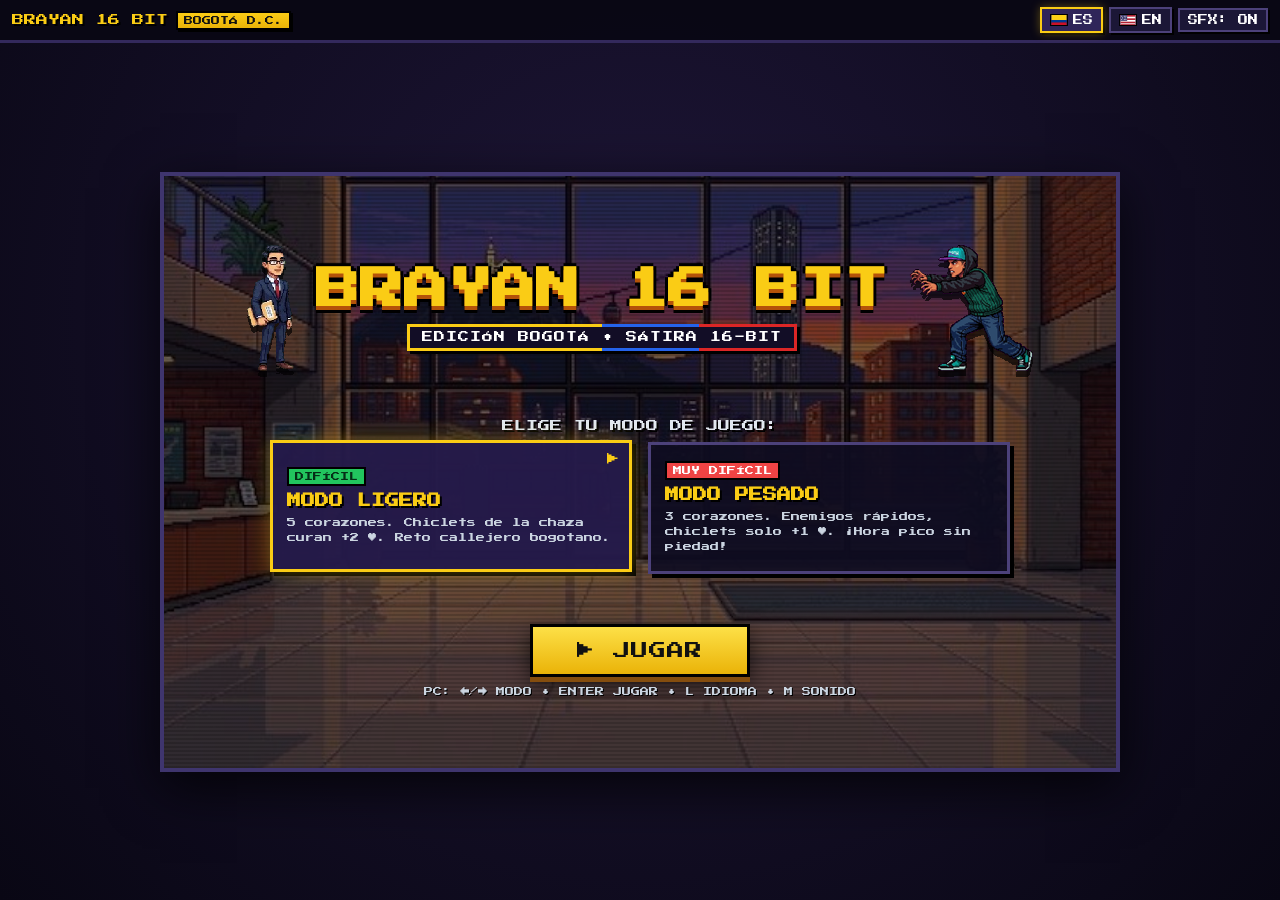
==== index.html @ 380a35ce "feat: Brayan 16-Bit Bogota Mundo 1-1 completo con 19 assets, index.html y documentacion" ====
<!DOCTYPE html>
<html lang="es">
<head>
<meta charset="UTF-8" />
<meta name="viewport" content="width=device-width, initial-scale=1.0, maximum-scale=1.0, user-scalable=no, viewport-fit=cover" />
<title>BRAYAN 16 BIT — Mundo 1-1: Carrera 7ª (Bogotá)</title>
<link rel="preconnect" href="https://fonts.googleapis.com">
<link rel="preconnect" href="https://fonts.gstatic.com" crossorigin>
<link href="https://fonts.googleapis.com/css2?family=Press+Start+2P&display=swap" rel="stylesheet">
<style>
  :root {
    --bg-dark: #0c0a18;
    --gold: #facc15;
    --red: #dc2626;
    --blue: #2563eb;
    --cyan: #38bdf8;
    --text: #f8fafc;
    --pixel-font: 'Press Start 2P', 'Courier New', monospace;
  }
  * { box-sizing: border-box; -webkit-tap-highlight-color: transparent; user-select: none; -webkit-user-select: none; }
  html, body {
    margin: 0; padding: 0; width: 100%; height: 100dvh; overflow: hidden;
    background: var(--bg-dark); color: var(--text); font-family: var(--pixel-font);
    touch-action: manipulation;
  }
  #app {
    position: relative; width: 100%; height: 100dvh; display: flex; flex-direction: column;
    padding: env(safe-area-inset-top, 0px) env(safe-area-inset-right, 0px) env(safe-area-inset-bottom, 0px) env(safe-area-inset-left, 0px);
    background: radial-gradient(circle at 50% 35%, #1d1536 0%, #090714 100%);
  }

  /* ===== TOP BAR ===== */
  .topbar {
    position: relative; z-index: 40; display: flex; align-items: center; justify-content: space-between;
    gap: 8px; padding: 7px 12px; background: rgba(9, 7, 20, 0.94); border-bottom: 3px solid #33295c; flex-shrink: 0;
  }
  .brand-mini { display: flex; align-items: center; gap: 8px; font-size: clamp(9px, 2vw, 12px); color: var(--gold); text-shadow: 2px 2px 0 #000; white-space: nowrap; }
  .brand-badge { background: linear-gradient(180deg, #facc15 0%, #eab308 100%); color: #111; padding: 3px 6px; font-size: clamp(7px, 1.5vw, 9px); border: 2px solid #000; box-shadow: 2px 2px 0 #000; text-shadow: none; }
  .topbar-controls { display: flex; align-items: center; gap: 6px; }
  .flag-btn, .sfx-btn {
    display: inline-flex; align-items: center; gap: 5px; background: #1b1736; color: #fff;
    border: 2px solid #4c417a; padding: 5px 8px; font-family: var(--pixel-font);
    font-size: clamp(8px, 1.7vw, 10px); cursor: pointer; box-shadow: 2px 2px 0 #000;
  }
  .flag-btn:active, .sfx-btn:active { transform: translate(1px, 1px); box-shadow: 1px 1px 0 #000; }
  .flag-btn.active { border-color: var(--gold); background: #2f2559; box-shadow: 0 0 10px rgba(250, 204, 21, 0.35), 2px 2px 0 #000; }
  .sfx-btn.muted { opacity: 0.65; border-color: #64748b; }
  .flag-svg { width: 18px; height: 12px; display: block; image-rendering: pixelated; border: 1px solid #000; }

  /* ===== MAIN STAGE ===== */
  .stage-wrap {
    position: relative; flex: 1; min-height: 0; display: flex; flex-direction: column;
    align-items: center; justify-content: center; overflow: hidden; padding: 6px;
  }

  /* ===== TITLE SCREEN ===== */
  #screen-title {
    position: relative; width: 100%; max-width: 960px; height: 100%; max-height: 600px;
    border: 4px solid #3f356e; box-shadow: 0 16px 50px rgba(0,0,0,0.75), inset 0 0 0 2px #000;
    overflow: hidden; display: flex; flex-direction: column; justify-content: space-between; background: #0d0a1c;
  }
  .title-bg-layer {
    position: absolute; inset: -20px; background-size: cover; background-position: center;
    filter: brightness(0.45) saturate(1.15); animation: slowPan 18s ease-in-out infinite alternate; z-index: 0;
  }
  @keyframes slowPan { 0% { transform: scale(1.06) translateX(-10px); } 100% { transform: scale(1.1) translateX(10px); } }
  .title-scanlines {
    position: absolute; inset: 0; pointer-events: none; z-index: 1;
    background: repeating-linear-gradient(0deg, rgba(0,0,0,0.16) 0px, rgba(0,0,0,0.16) 2px, transparent 2px, transparent 4px);
  }
  .title-content {
    position: relative; z-index: 2; width: 100%; height: 100%; display: flex; flex-direction: column;
    align-items: center; justify-content: space-evenly; padding: clamp(10px, 2.2vh, 22px) clamp(12px, 3vw, 28px);
    text-align: center; overflow-y: auto;
  }
  .hero-header { display: flex; align-items: center; justify-content: center; gap: clamp(10px, 2.5vw, 22px); flex-wrap: wrap; }
  .title-sprite-preview { height: clamp(74px, 15vh, 126px); width: auto; image-rendering: pixelated; filter: drop-shadow(0 6px 0 rgba(0,0,0,0.65)); animation: heroBob 1.8s ease-in-out infinite; }
  .title-sprite-flip { transform: scaleX(-1); animation: heroBobFlip 1.8s ease-in-out infinite; }
  @keyframes heroBob { 0%, 100% { transform: translateY(0); } 50% { transform: translateY(-5px); } }
  @keyframes heroBobFlip { 0%, 100% { transform: scaleX(-1) translateY(0); } 50% { transform: scaleX(-1) translateY(-5px); } }
  .title-logo-box { display: flex; flex-direction: column; align-items: center; gap: 8px; }
  .game-title {
    margin: 0; font-size: clamp(22px, 5vw, 44px); line-height: 1.15; color: var(--gold);
    text-shadow: 0 4px 0 #b45309, 0 7px 0 #000, 3px 0 0 #000, -3px 0 0 #000, 0 -3px 0 #000;
  }
  .game-subtitle {
    display: inline-block; padding: 3px; box-shadow: 3px 3px 0 #000;
    background: linear-gradient(90deg, #facc15 0%, #facc15 50%, #2563eb 50%, #2563eb 75%, #dc2626 75%, #dc2626 100%);
  }
  .game-subtitle span { display: block; background: #120d26; color: #fff; padding: 5px 12px; font-size: clamp(8px, 1.6vw, 11px); letter-spacing: 1px; }

  .mode-section { width: 100%; max-width: 740px; }
  .mode-prompt { font-size: clamp(9px, 1.8vw, 12px); color: #e2e8f0; margin: 0 0 10px 0; text-shadow: 2px 2px 0 #000; }
  .mode-grid { display: grid; grid-template-columns: repeat(2, minmax(0, 1fr)); gap: clamp(8px, 2vw, 16px); }
  .mode-card {
    position: relative; background: rgba(15, 13, 33, 0.92); border: 3px solid #4c417a;
    padding: clamp(10px, 2vh, 16px) clamp(8px, 1.8vw, 14px); text-align: left; cursor: pointer;
    box-shadow: 4px 4px 0 #000; font-family: var(--pixel-font); color: #fff;
  }
  .mode-card.selected { border-color: var(--gold); background: rgba(37, 27, 74, 0.96); box-shadow: 0 0 18px rgba(250, 204, 21, 0.35), 4px 4px 0 #000; transform: translateY(-2px); }
  .mode-card.selected::before { content: "▶"; position: absolute; top: 10px; right: 10px; color: var(--gold); font-size: 12px; animation: blinkArrow 0.8s steps(2) infinite; }
  @keyframes blinkArrow { 0%, 100% { opacity: 1; } 50% { opacity: 0.25; } }
  .mode-tag { display: inline-block; font-size: clamp(7px, 1.4vw, 9px); padding: 3px 6px; margin-bottom: 8px; border: 2px solid #000; }
  .mode-tag.light { background: #22c55e; color: #052e16; }
  .mode-tag.heavy { background: #ef4444; color: #fff; }
  .mode-name { font-size: clamp(10px, 2.2vw, 14px); color: var(--gold); margin: 0 0 8px 0; text-shadow: 2px 2px 0 #000; }
  .mode-desc { font-size: clamp(7px, 1.45vw, 9px); line-height: 1.65; color: #cbd5e1; margin: 0; }

  .play-cta-wrap { display: flex; flex-direction: column; align-items: center; gap: 8px; }
  .btn-play {
    background: linear-gradient(180deg, #fde047 0%, #eab308 100%); color: #111; border: 3px solid #000;
    box-shadow: 0 5px 0 #854d0e, 0 8px 20px rgba(0,0,0,0.6); padding: clamp(11px, 2vh, 15px) clamp(24px, 5vw, 44px);
    font-family: var(--pixel-font); font-size: clamp(12px, 2.4vw, 17px); cursor: pointer; letter-spacing: 1px;
  }
  .btn-play:active { transform: translateY(4px); box-shadow: 0 1px 0 #854d0e; }
  .controls-hint { font-size: clamp(7px, 1.4vw, 9px); color: #cbd5e1; text-shadow: 1px 1px 0 #000; line-height: 1.5; }

  /* ===== CUTSCENE & GAME CANVAS CONTAINER ===== */
  #screen-canvas-wrap {
    display: none; width: 100%; max-width: 980px; height: 100%;
    flex-direction: column; align-items: center; justify-content: center; gap: 6px;
  }
  .canvas-frame {
    position: relative; width: 100%; max-width: 960px; aspect-ratio: 16 / 9;
    max-height: calc(100% - 108px); background: #000; border: 4px solid #4c417a;
    box-shadow: 0 14px 40px rgba(0,0,0,0.8); overflow: hidden;
  }
  #gameCanvas { width: 100%; height: 100%; display: block; image-rendering: pixelated; image-rendering: crisp-edges; }
  .btn-skip {
    position: absolute; top: 10px; right: 10px; z-index: 20;
    background: rgba(15, 13, 33, 0.92); color: #fff; border: 3px solid var(--gold);
    padding: 7px 12px; font-family: var(--pixel-font); font-size: clamp(9px, 1.8vw, 12px);
    cursor: pointer; box-shadow: 3px 3px 0 #000;
  }

  /* Overlay for Victory / Game Over / Pause */
  #game-overlay {
    display: none; position: absolute; inset: 0; z-index: 25;
    background: rgba(8, 6, 20, 0.84); flex-direction: column; align-items: center; justify-content: center;
    padding: 16px; text-align: center; gap: 14px;
  }
  .overlay-box {
    background: linear-gradient(180deg, #1b163c 0%, #0e0b24 100%);
    border: 4px solid var(--gold); box-shadow: 0 10px 35px rgba(0,0,0,0.85), inset 0 0 0 3px #000;
    padding: clamp(14px, 3vw, 24px); max-width: 560px; width: 92%;
  }
  .overlay-title { font-size: clamp(15px, 3.2vw, 24px); color: var(--gold); margin: 0 0 10px 0; text-shadow: 3px 3px 0 #000; }
  .overlay-sub { font-size: clamp(8px, 1.6vw, 11px); color: #e2e8f0; line-height: 1.7; margin: 0 0 14px 0; }
  .overlay-stats {
    display: grid; grid-template-columns: repeat(2, 1fr); gap: 8px; margin-bottom: 16px;
    background: rgba(0,0,0,0.45); padding: 10px; border: 2px solid #4c417a; font-size: clamp(7px, 1.4vw, 9px); text-align: left;
  }
  .overlay-btns { display: flex; justify-content: center; gap: 10px; flex-wrap: wrap; }

  /* SNES Dialogue Box */
  .dialogue-box {
    width: 100%; max-width: 960px; min-height: 88px;
    background: linear-gradient(180deg, #161333 0%, #0d0b21 100%); border: 4px solid #f59e0b;
    box-shadow: inset 0 0 0 3px #1e1b4b, 0 6px 20px rgba(0,0,0,0.75);
    padding: 9px 14px; display: flex; flex-direction: column; justify-content: space-between;
    cursor: pointer; flex-shrink: 0;
  }
  .dialogue-header { display: flex; align-items: center; justify-content: space-between; gap: 8px; margin-bottom: 4px; }
  .dialogue-speaker { font-size: clamp(8px, 1.6vw, 10px); color: var(--gold); text-shadow: 2px 2px 0 #000; }
  .dialogue-step { font-size: clamp(8px, 1.5vw, 10px); color: #94a3b8; }
  .dialogue-text { font-size: clamp(9px, 1.8vw, 12px); line-height: 1.6; color: #fff; text-shadow: 2px 2px 0 #000; min-height: 3.1em; }
  .dialogue-next { align-self: flex-end; font-size: clamp(7px, 1.4vw, 9px); color: var(--gold); animation: blinkArrow 0.75s steps(2) infinite; }

  /* World 1-1 Controls Bar (PC + Mobile) */
  #world1-controls {
    display: none; width: 100%; max-width: 960px; align-items: center; justify-content: space-between;
    gap: 8px; background: rgba(15, 13, 33, 0.94); border: 3px solid #4c417a; padding: 7px 12px;
    box-shadow: 0 6px 20px rgba(0,0,0,0.6); flex-shrink: 0;
  }
  .dpad-group { display: flex; align-items: center; gap: 8px; }
  .touch-btn {
    background: #251e4d; color: #fff; border: 3px solid #6355a8; padding: 10px 16px;
    font-family: var(--pixel-font); font-size: clamp(10px, 2vw, 13px); cursor: pointer;
    box-shadow: 2px 2px 0 #000; min-width: 52px; text-align: center; touch-action: none;
  }
  .touch-btn.jump-btn { background: linear-gradient(180deg, #facc15 0%, #ca8a04 100%); color: #111; border-color: #000; min-width: 96px; }
  .touch-btn:active, .touch-btn.pressed { background: #38bdf8; color: #000; transform: translateY(2px); }
  .world1-actions { display: flex; align-items: center; gap: 6px; flex-wrap: wrap; }
  .btn-secondary {
    background: #1e293b; color: #f8fafc; border: 2px solid #94a3b8; padding: 7px 9px;
    font-family: var(--pixel-font); font-size: clamp(7px, 1.4vw, 9px); cursor: pointer; box-shadow: 2px 2px 0 #000;
  }
  .btn-secondary:active { transform: translate(1px, 1px); }

  #transition-curtain { position: fixed; inset: 0; background: #000; z-index: 100; opacity: 0; pointer-events: none; transition: opacity 0.3s ease; }

  @media (max-width: 640px) {
    .mode-grid { grid-template-columns: 1fr; }
    .brand-badge { display: none; }
    .canvas-frame { max-height: 48dvh; }
    .dialogue-box { min-height: 112px; }
    .hide-mobile { display: none; }
  }
  @media (max-height: 500px) and (orientation: landscape) {
    .topbar { padding: 4px 10px; }
    .title-sprite-preview { height: 60px; }
    .mode-desc { display: none; }
    .canvas-frame { max-height: calc(100dvh - 122px); }
    .dialogue-box { min-height: 66px; padding: 6px 10px; }
  }
</style>
</head>
<body>
<div id="app">
  <!-- TOP BAR -->
  <header class="topbar">
    <div class="brand-mini">
      <span>BRAYAN 16 BIT</span>
      <span class="brand-badge">BOGOTÁ D.C.</span>
    </div>
    <div class="topbar-controls">
      <button id="btn-es" class="flag-btn active" aria-label="Español (Colombia)" title="Español (Colombia)">
        <svg class="flag-svg" viewBox="0 0 18 12" xmlns="http://www.w3.org/2000/svg">
          <rect width="18" height="6" y="0" fill="#FCD116"/><rect width="18" height="3" y="6" fill="#003893"/><rect width="18" height="3" y="9" fill="#CE1126"/>
        </svg><span>ES</span>
      </button>
      <button id="btn-en" class="flag-btn" aria-label="English (USA)" title="English (USA)">
        <svg class="flag-svg" viewBox="0 0 18 12" xmlns="http://www.w3.org/2000/svg">
          <rect width="18" height="12" fill="#FFF"/><rect width="18" height="2" y="0" fill="#B22234"/><rect width="18" height="2" y="4" fill="#B22234"/><rect width="18" height="2" y="8" fill="#B22234"/><rect width="18" height="1" y="11" fill="#B22234"/>
          <rect width="8" height="7" fill="#3C3B6E"/><rect width="1" height="1" x="1" y="1" fill="#FFF"/><rect width="1" height="1" x="4" y="1" fill="#FFF"/><rect width="1" height="1" x="6" y="1" fill="#FFF"/><rect width="1" height="1" x="2" y="3" fill="#FFF"/><rect width="1" height="1" x="5" y="3" fill="#FFF"/><rect width="1" height="1" x="1" y="5" fill="#FFF"/><rect width="1" height="1" x="4" y="5" fill="#FFF"/><rect width="1" height="1" x="6" y="5" fill="#FFF"/>
        </svg><span>EN</span>
      </button>
      <button id="btn-sfx" class="sfx-btn" aria-label="Sound">SFX: ON</button>
    </div>
  </header>

  <main class="stage-wrap">
    <!-- SCREEN 1: TITLE -->
    <section id="screen-title">
      <div id="title-bg" class="title-bg-layer"></div>
      <div class="title-scanlines"></div>
      <div class="title-content">
        <div class="hero-header">
          <img id="title-brayan-img" class="title-sprite-preview" alt="Brayan 16-bit" />
          <div class="title-logo-box">
            <h1 class="game-title">BRAYAN 16 BIT</h1>
            <div class="game-subtitle"><span id="t-subtitle">EDICIÓN BOGOTÁ • SÁTIRA 16-BIT</span></div>
          </div>
          <img id="title-nero-img" class="title-sprite-preview title-sprite-flip" alt="El Ñero 16-bit" />
        </div>
        <div class="mode-section">
          <p id="t-select-mode" class="mode-prompt">ELIGE TU MODO DE JUEGO:</p>
          <div class="mode-grid">
            <button id="card-light" class="mode-card selected" data-mode="light">
              <span id="t-light-tag" class="mode-tag light">DIFÍCIL</span>
              <h2 id="t-light-name" class="mode-name">MODO LIGERO</h2>
              <p id="t-light-desc" class="mode-desc">5 corazones. Chiclets de la chaza curan +2 ♥. Reto callejero bogotano.</p>
            </button>
            <button id="card-heavy" class="mode-card" data-mode="heavy">
              <span id="t-heavy-tag" class="mode-tag heavy">MUY DIFÍCIL</span>
              <h2 id="t-heavy-name" class="mode-name">MODO PESADO</h2>
              <p id="t-heavy-desc" class="mode-desc">3 corazones. Enemigos rápidos, chiclets solo +1 ♥. ¡Hora pico sin piedad!</p>
            </button>
          </div>
        </div>
        <div class="play-cta-wrap">
          <button id="btn-play" class="btn-play">▶ JUGAR</button>
          <div id="t-controls-hint" class="controls-hint">PC: ←/→ MODO • ENTER JUGAR • L IDIOMA • M SONIDO</div>
        </div>
      </div>
    </section>

    <!-- SCREEN 2 & 3: CUTSCENE + WORLD 1-1 -->
    <section id="screen-canvas-wrap">
      <div class="canvas-frame">
        <canvas id="gameCanvas" width="960" height="540"></canvas>
        <button id="btn-skip" class="btn-skip">SKIP &gt;&gt;</button>
        <div id="game-overlay">
          <div class="overlay-box">
            <h2 id="ov-title" class="overlay-title">MUNDO 1-1 COMPLETADO</h2>
            <p id="ov-sub" class="overlay-sub"></p>
            <div id="ov-stats" class="overlay-stats"></div>
            <div class="overlay-btns">
              <button id="ov-btn-primary" class="btn-play" style="font-size:11px;padding:10px 18px;">↺ REINTENTAR</button>
              <button id="ov-btn-menu" class="btn-secondary" style="font-size:10px;padding:10px 14px;">⌂ MENÚ</button>
            </div>
          </div>
        </div>
      </div>

      <!-- SNES Dialogue Box (Cutscene) -->
      <div id="dialogue-box" class="dialogue-box" role="button" tabindex="0">
        <div class="dialogue-header">
          <span id="dlg-speaker" class="dialogue-speaker">NARRADOR • BOGOTÁ D.C.</span>
          <span id="dlg-step" class="dialogue-step">1 / 5</span>
        </div>
        <div id="dlg-text" class="dialogue-text"></div>
        <div id="dlg-next" class="dialogue-next">▼ TOCA O PULSA ESPACIO</div>
      </div>

      <!-- World 1-1 Action Bar (PC + Mobile) -->
      <div id="world1-controls">
        <div class="dpad-group">
          <button id="btn-left" class="touch-btn" aria-label="Izquierda">◀</button>
          <button id="btn-right" class="touch-btn" aria-label="Derecha">▶</button>
        </div>
        <div class="world1-actions">
          <button id="btn-pause" class="btn-secondary">❚❚ PAUSA</button>
          <button id="btn-replay-intro" class="btn-secondary hide-mobile">↺ INTRO</button>
          <button id="btn-back-menu" class="btn-secondary">⌂ MENÚ</button>
        </div>
        <div class="dpad-group">
          <button id="btn-jump" class="touch-btn jump-btn" aria-label="Saltar">SALTAR</button>
        </div>
      </div>
    </section>
  </main>
  <div id="transition-curtain"></div>
</div>

<script>
// =========================================================================
// 19 REAL 16-BIT SPRITES EMBEDDED (ZERO EXTERNAL FOLDERS NEEDED!)
// =========================================================================
const ASSET_DATA = {"lobby":"[data-uri]","brayan_idle":"[data-uri]","brayan_walk1":"[data-uri]","brayan_walk2":"[data-uri]","brayan_trip":"[data-uri]","brayan_ko":"[data-uri]","majo_talk":"[data-uri]","majo_smile":"[data-uri]","reporter":"[data-uri]","cameraman":"[data-uri]","act_walk1":"[data-uri]","act_walk2":"[data-uri]","act_throw":"[data-uri]","act_spray_high":"[data-uri]","act_spray_low":"[data-uri]","act_sign_up":"[data-uri]","nero_walk":"[data-uri]","chaza_lady":"[data-uri]","nero_lunge":"[data-uri]"};

// =========================================================================
// COMPLETE LIVE TRANSLATION (ESPAÑOL / ENGLISH)
// =========================================================================
const I18N = {
  es: {
    subtitle: "EDICIÓN BOGOTÁ • SÁTIRA 16-BIT",
    selectMode: "ELIGE TU MODO DE JUEGO:",
    lightTag: "DIFÍCIL",
    lightName: "MODO LIGERO",
    lightDesc: "5 corazones. Chiclets de la chaza curan +2 ♥. Reto callejero bogotano.",
    heavyTag: "MUY DIFÍCIL",
    heavyName: "MODO PESADO",
    heavyDesc: "3 corazones. Enemigos rápidos, chiclets solo +1 ♥. ¡Hora pico sin piedad!",
    playBtn: "▶ JUGAR",
    hintDesktop: "PC: ←/→ MODO • ENTER JUGAR • L IDIOMA • M SONIDO",
    hintMobile: "MÓVIL: TOCA UN MODO Y PULSA JUGAR",
    skipBtn: "SKIP >>",
    nextHint: "▼ TOCA O PULSA ESPACIO",
    tvLive: "EN VIVO - BOGOTÁ",
    speakerNarrator: "NARRADOR • BOGOTÁ D.C.",
    speakerTV: "NOTICIERO EN VIVO",
    speakerBrayan: "BRAYAN (ABOGADO, 27)",
    jumpBtn: "SALTAR",
    pauseBtn: "❚❚ PAUSA",
    resumeBtn: "▶ SEGUIR",
    replayIntro: "↺ INTRO",
    backMenu: "⌂ MENÚ",
    worldHud: "1-1 CARRERA 7ª",
    modeBadgeLight: "LIGERO",
    modeBadgeHeavy: "PESADO",
    goalLabel: "META 1-1",
    plazaLabel: "PLAZA DE BOLÍVAR",
    chazaGreet: "¡Tome sus chiclets, mijo!",
    chazaThanks: "¡Cuídese por la 7ª!",
    neroShout: "¡Quieto, parce!",
    stolenTxt: "¡ME ROBARON!",
    signMotifs: ["¡PARO!", "¡SIN PATRÓN!", "¡A LA CALLE!", "¡NI UNO +!"],
    graffitiTags: ["¡PROTESTA!", "7ª VIVA", "¡NO +!", "CAOS 16B"],
    pauseTitle: "JUEGO EN PAUSA",
    pauseSub: "Brayan toma un respiro en la Carrera 7ª. Usa ←/→ para moverte, ESPACIO/↑ para saltar. ¡Pisa enemigos o esquívalos!",
    gameOverTitle: "¡TE DEJARON SIN HOJA DE VIDA!",
    gameOverSub: "La Carrera 7ª estuvo pesada hoy. ¡Levántate, tómate un tinto y vuelve a intentarlo!",
    victoryTitle: "¡MUNDO 1-1 SUPERADO!",
    victorySub: "Brayan llegó a la Plaza de Bolívar esquivando pancartas, aerosoles y ñeros. ¡Prepárate para el Mundo 1-2!",
    retryBtn: "↺ REINTENTAR",
    playAgainBtn: "▶ JUGAR OTRA VEZ",
    statScore: "PUNTAJE",
    statCV: "HOJAS DE VIDA",
    statChiclets: "CHICLETS",
    statDefeated: "ESQUIVADOS/KO",
    beats: [
      { speakerKey: "speakerNarrator", text: "Bogotá D.C. Brayan, abogado recién graduado de la U. Santandereana, busca empleo para pagar su crédito y ayudar a su familia..." },
      { speakerKey: "speakerTV", text: "En el lobby del edificio, la prensa entrevista en vivo a Majo Piza Romero entre cámaras y micrófonos..." },
      { speakerKey: "speakerNarrator", text: "Distraído por el alboroto y mirando la entrevista, Brayan no ve el cable negro atravesado en el piso..." },
      { speakerKey: "speakerBrayan", text: "¡PLAF! ¡Mi hoja de vida! — Brayan se tropieza con el cable, vuelan sus papeles y cae inconsciente..." },
      { speakerKey: "speakerNarrator", text: "Todo se nubla lentamente... Brayan entra en un profundo sueño por la Carrera 7ª. ¡Bienvenido al Mundo 1-1!" }
    ]
  },
  en: {
    subtitle: "BOGOTÁ EDITION • 16-BIT SATIRE",
    selectMode: "CHOOSE YOUR GAME MODE:",
    lightTag: "HARD",
    lightName: "LIGHT MODE",
    lightDesc: "5 hearts. Street-stall chiclets heal +2 ♥. Tough Bogotá street run.",
    heavyTag: "VERY HARD",
    heavyName: "HEAVY MODE",
    heavyDesc: "3 hearts. Faster foes, chiclets heal +1 ♥. Ruthless rush hour!",
    playBtn: "▶ PLAY",
    hintDesktop: "PC: ←/→ MODE • ENTER PLAY • L LANG • M SOUND",
    hintMobile: "MOBILE: TAP A MODE & PRESS PLAY",
    skipBtn: "SKIP >>",
    nextHint: "▼ TAP OR PRESS SPACE",
    tvLive: "LIVE - BOGOTÁ",
    speakerNarrator: "NARRATOR • BOGOTÁ D.C.",
    speakerTV: "LIVE NEWS FEED",
    speakerBrayan: "BRAYAN (LAWYER, 27)",
    jumpBtn: "JUMP",
    pauseBtn: "❚❚ PAUSE",
    resumeBtn: "▶ RESUME",
    replayIntro: "↺ INTRO",
    backMenu: "⌂ MENU",
    worldHud: "1-1 7TH AVE",
    modeBadgeLight: "LIGHT",
    modeBadgeHeavy: "HEAVY",
    goalLabel: "GOAL 1-1",
    plazaLabel: "BOLÍVAR SQUARE",
    chazaGreet: "Here's some chiclets, dear!",
    chazaThanks: "Stay safe on 7th Ave!",
    neroShout: "Hand it over!",
    stolenTxt: "PICKPOCKETED!",
    signMotifs: ["STRIKE!", "NO BOSS!", "PROTEST!", "RISE UP!"],
    graffitiTags: ["PROTEST!", "7TH AVE", "NO MORE!", "16B CHAOS"],
    pauseTitle: "GAME PAUSED",
    pauseSub: "Brayan catches his breath on 7th Ave. Use ←/→ to move, SPACE/↑ to jump. Stomp or dodge enemies!",
    gameOverTitle: "OUT OF RESUMES!",
    gameOverSub: "7th Avenue was brutal today. Grab a coffee and give it another shot!",
    victoryTitle: "WORLD 1-1 CLEARED!",
    victorySub: "Brayan made it to Bolívar Square dodging picket signs, spray paint & pickpockets. Get ready for World 1-2!",
    retryBtn: "↺ RETRY",
    playAgainBtn: "▶ PLAY AGAIN",
    statScore: "SCORE",
    statCV: "RESUMES",
    statChiclets: "CHICLETS",
    statDefeated: "STOMPED",
    beats: [
      { speakerKey: "speakerNarrator", text: "Bogotá D.C. Brayan, a 27-year-old newly graduated lawyer from Santandereana Univ., carries his resume to pay his student loan and help his family..." },
      { speakerKey: "speakerTV", text: "In the building lobby, TV reporters are interviewing Majo Piza Romero live on air..." },
      { speakerKey: "speakerNarrator", text: "Distracted by the commotion and the cameras, Brayan doesn't notice the black cable snaking across the floor..." },
      { speakerKey: "speakerBrayan", text: "CRASH! My resume! — Brayan trips over the cable, his papers fly everywhere, and he gets knocked out cold..." },
      { speakerKey: "speakerNarrator", text: "Everything slowly fades into mist... Brayan drifts into a surreal dream on 7th Avenue. Welcome to World 1-1!" }
    ]
  }
};

// =========================================================================
// 16-BIT WEBAUDIO SYNTHESIZER
// =========================================================================
const SFX = (() => {
  let ctx = null, enabled = true;
  function ensure() {
    if (!enabled) return null;
    if (!ctx) { const AC = window.AudioContext || window.webkitAudioContext; if (AC) ctx = new AC(); }
    if (ctx && ctx.state === 'suspended') ctx.resume();
    return ctx;
  }
  function tone(freq, dur, type='square', vol=0.07, delay=0, slideTo=null) {
    const c = ensure(); if (!c) return;
    const t0 = c.currentTime + delay;
    const osc = c.createOscillator(), gain = c.createGain();
    osc.type = type; osc.frequency.setValueAtTime(freq, t0);
    if (slideTo) osc.frequency.exponentialRampToValueAtTime(Math.max(20, slideTo), t0 + dur);
    gain.gain.setValueAtTime(vol, t0); gain.gain.exponentialRampToValueAtTime(0.001, t0 + dur);
    osc.connect(gain); gain.connect(c.destination);
    osc.start(t0); osc.stop(t0 + dur + 0.015);
  }
  function noise(dur, vol=0.04) {
    const c = ensure(); if (!c) return;
    const bufSize = Math.floor(c.sampleRate * dur);
    const buf = c.createBuffer(1, bufSize, c.sampleRate);
    const data = buf.getChannelData(0);
    for (let i = 0; i < bufSize; i++) data[i] = Math.random() * 2 - 1;
    const src = c.createBufferSource(); src.buffer = buf;
    const flt = c.createBiquadFilter(); flt.type = 'bandpass'; flt.frequency.value = 3200;
    const g = c.createGain(); g.gain.setValueAtTime(vol, c.currentTime); g.gain.exponentialRampToValueAtTime(0.001, c.currentTime + dur);
    src.connect(flt); flt.connect(g); g.connect(c.destination);
    src.start();
  }
  return {
    toggle() { enabled = !enabled; if (enabled) this.blip(); return enabled; },
    blip() { tone(660, 0.055, 'square', 0.06); },
    select() { tone(520, 0.05, 'square', 0.06); tone(780, 0.08, 'square', 0.07, 0.05); },
    start() { tone(392,0.08,'square',0.08,0); tone(523,0.08,'square',0.08,0.08); tone(659,0.08,'square',0.08,0.16); tone(784,0.18,'square',0.09,0.24); },
    type() { tone(420 + Math.random()*140, 0.022, 'triangle', 0.03); },
    step() { tone(110, 0.035, 'triangle', 0.045, 0, 65); },
    jump() { tone(260, 0.14, 'square', 0.07, 0, 560); },
    stomp() { tone(320, 0.07, 'square', 0.09, 0, 120); tone(540, 0.09, 'triangle', 0.07, 0.06, 760); },
    collect() { tone(659, 0.06, 'square', 0.07, 0); tone(987, 0.11, 'square', 0.07, 0.06); },
    heal() { tone(523,0.07,'triangle',0.08,0); tone(659,0.07,'triangle',0.08,0.07); tone(784,0.07,'triangle',0.08,0.14); tone(1046,0.16,'triangle',0.09,0.21); },
    hurt() { tone(240, 0.16, 'sawtooth', 0.10, 0, 75); tone(160, 0.18, 'square', 0.08, 0.06, 55); },
    spray() { noise(0.11, 0.035); },
    throwSign() { tone(480, 0.09, 'triangle', 0.06, 0, 260); },
    snatch() { tone(340, 0.07, 'sawtooth', 0.08, 0, 600); tone(200, 0.12, 'square', 0.07, 0.07, 110); },
    crash() { tone(220,0.14,'sawtooth',0.11,0,55); tone(150,0.22,'square',0.09,0.04,40); tone(880,0.07,'triangle',0.06,0.18,620); },
    dream() { tone(330,0.35,'sine',0.07,0,440); tone(440,0.45,'sine',0.06,0.15,587); tone(523,0.60,'triangle',0.05,0.30,659); },
    victory() {
      [523, 659, 784, 1046, 784, 1046].forEach((f, i) => tone(f, i===5?0.35:0.1, 'square', 0.08, i*0.11));
    },
    gameover() {
      [392, 349, 330, 262].forEach((f, i) => tone(f, i===3?0.42:0.16, 'sawtooth', 0.08, i*0.17));
    }
  };
})();

// =========================================================================
// PRELOAD ALL 19 REAL 16-BIT SPRITES
// =========================================================================
const IMGS = {};
let assetsLoaded = false;
function loadAllAssets() {
  const keys = Object.keys(ASSET_DATA);
  let loaded = 0;
  return new Promise((resolve) => {
    keys.forEach((k) => {
      const img = new Image();
      img.onload = img.onerror = () => {
        loaded++;
        if (loaded === keys.length) { assetsLoaded = true; resolve(); }
      };
      img.src = ASSET_DATA[k];
      IMGS[k] = img;
    });
  });
}

// =========================================================================
// GLOBAL STATE
// =========================================================================
const STATE = {
  screen: 'TITLE', // 'TITLE' | 'INTRO_CUTSCENE' | 'WORLD_1_1'
  lang: 'es',
  mode: 'light',
  isMobile: /Android|iPhone|iPad|iPod|Mobile/i.test(navigator.userAgent) || window.innerWidth < 768
};

const CUT = {
  beat: 0, beatTime: 0, totalTime: 0, typedChars: 0, charAccum: 0, fullyTyped: false, autoAdvanceTimer: 0,
  brayanX: 60, brayanState: 'walk', walkTimer: 0, walkFrame: 0, tripProgress: 0,
  shakeTime: 0, flashAlpha: 0, fogAlpha: 0, crashPlayed: false, dreamPlayed: false, papers: []
};

// =========================================================================
// WORLD 1-1: CARRERA 7ª (6400px LONG, HARD / VERY HARD)
// =========================================================================
const GROUND_Y = 456;
const LEVEL_LEN = 6400;
const GOAL_X = 6160;

const W1 = {
  paused: false,
  status: 'PLAYING',
  time: 0,
  fadeIn: 1.0,
  camX: 0,
  shakeTime: 0,
  score: 0,
  cvCount: 0,
  chicletCount: 0,
  stompedCount: 0,
  player: {
    x: 110, y: GROUND_Y - 96, w: 42, h: 96,
    vx: 0, vy: 0, facing: 1, onGround: true,
    coyote: 0, jumpBuffer: 0, walkTimer: 0, walkFrame: 0,
    hp: 5, maxHp: 5, invuln: 0
  },
  keys: { left: false, right: false, jump: false, jumpHeld: false },
  platforms: [],
  enemies: [],
  projectiles: [],
  chazas: [],
  items: [],
  graffitis: [],
  particles: [],
  floatTexts: [],
  bgCars: []
};

function buildWorld1_1() {
  const hard = (STATE.mode === 'heavy');
  W1.paused = false;
  W1.status = 'PLAYING';
  W1.time = 0;
  W1.fadeIn = 1.0;
  W1.camX = 0;
  W1.shakeTime = 0;
  W1.score = 0;
  W1.cvCount = 0;
  W1.chicletCount = 0;
  W1.stompedCount = 0;

  W1.player = {
    x: 110, y: GROUND_Y - 96, w: 42, h: 96,
    vx: 0, vy: 0, facing: 1, onGround: true,
    coyote: 0, jumpBuffer: 0, walkTimer: 0, walkFrame: 0,
    hp: hard ? 3 : 5, maxHp: hard ? 3 : 5, invuln: 0
  };
  W1.keys = { left: false, right: false, jump: false, jumpHeld: false };
  W1.projectiles = [];
  W1.graffitis = [];
  W1.particles = [];
  W1.floatTexts = [];
  W1.bgCars = [
    { type: 'transmi', x: 500, speed: 95 },
    { type: 'taxi', x: 1400, speed: -145 },
    { type: 'taxi', x: 3100, speed: 120 },
    { type: 'transmi', x: 4700, speed: -88 }
  ];

  // Platforms: SITP shelters, awnings, brick balconies, crates across 6400px
  W1.platforms = [
    { x: 430, y: 365, w: 125, h: 20, style: 'awning' },
    { x: 690, y: 310, w: 145, h: 22, style: 'sitp' },
    { x: 1080, y: 365, w: 110, h: 20, style: 'crate' },
    { x: 1320, y: 300, w: 150, h: 22, style: 'balcony' },
    { x: 1740, y: 360, w: 130, h: 20, style: 'awning' },
    { x: 2020, y: 295, w: 155, h: 22, style: 'sitp' },
    { x: 2450, y: 365, w: 120, h: 20, style: 'crate' },
    { x: 2740, y: 305, w: 150, h: 22, style: 'balcony' },
    { x: 3180, y: 360, w: 130, h: 20, style: 'awning' },
    { x: 3500, y: 290, w: 160, h: 22, style: 'sitp' },
    { x: 3920, y: 365, w: 125, h: 20, style: 'crate' },
    { x: 4220, y: 300, w: 165, h: 22, style: 'balcony' },
    { x: 4650, y: 355, w: 135, h: 20, style: 'awning' },
    { x: 4980, y: 295, w: 160, h: 22, style: 'sitp' },
    { x: 5400, y: 360, w: 125, h: 20, style: 'crate' },
    { x: 5680, y: 305, w: 150, h: 22, style: 'balcony' }
  ];

  // Sporadic, well-paced enemies across 6400px:
  // 'cartelera' (throws 4 protest motifs), 'grafitera' (4-stage graffiti), 'nero' (new Hornets pickpocket lunge!)
  const spdMult = hard ? 1.32 : 1.0;
  const cdMult = hard ? 0.68 : 1.0;
  W1.enemies = [
    // Zone 1 (0 - 1850)
    { type: 'cartelera', x: 760, y: GROUND_Y - 98, w: 48, h: 98, minX: 600, maxX: 980, vx: -78*spdMult, facing: -1, cd: 1.5*cdMult, motif: 0, state: 'walk', stateT: 0, animT: 0, alive: true },
    { type: 'grafitera', x: 1280, y: GROUND_Y - 96, w: 48, h: 96, minX: 1120, maxX: 1480, vx: 65*spdMult, facing: 1, cd: 2.0, state: 'walk', stateT: 0, animT: 0, alive: true },
    { type: 'nero', x: 1620, y: GROUND_Y - 98, w: 48, h: 98, minX: 1450, maxX: 1850, vx: -95*spdMult, facing: -1, cd: 0, state: 'walk', stateT: 0, animT: 0, alive: true },

    // Zone 2 (1950 - 3300)
    { type: 'cartelera', x: 2220, y: GROUND_Y - 98, w: 48, h: 98, minX: 2000, maxX: 2440, vx: -84*spdMult, facing: -1, cd: 1.4*cdMult, motif: 1, state: 'walk', stateT: 0, animT: 0, alive: true },
    { type: 'nero', x: 2660, y: GROUND_Y - 98, w: 48, h: 98, minX: 2480, maxX: 2900, vx: -102*spdMult, facing: -1, cd: 0, state: 'walk', stateT: 0, animT: 0, alive: true },
    { type: 'grafitera', x: 3060, y: GROUND_Y - 96, w: 48, h: 96, minX: 2900, maxX: 3280, vx: 68*spdMult, facing: 1, cd: 1.8, state: 'walk', stateT: 0, animT: 0, alive: true },

    // Zone 3 (3400 - 4780)
    { type: 'cartelera', x: 3680, y: GROUND_Y - 98, w: 48, h: 98, minX: 3440, maxX: 3900, vx: -90*spdMult, facing: -1, cd: 1.3*cdMult, motif: 2, state: 'walk', stateT: 0, animT: 0, alive: true },
    { type: 'nero', x: 4100, y: GROUND_Y - 98, w: 48, h: 98, minX: 3920, maxX: 4360, vx: -108*spdMult, facing: -1, cd: 0, state: 'walk', stateT: 0, animT: 0, alive: true },
    { type: 'grafitera', x: 4540, y: GROUND_Y - 96, w: 48, h: 96, minX: 4380, maxX: 4760, vx: -70*spdMult, facing: -1, cd: 1.6, state: 'walk', stateT: 0, animT: 0, alive: true },

    // Zone 4 (4850 - 6040)
    { type: 'nero', x: 5060, y: GROUND_Y - 98, w: 48, h: 98, minX: 4860, maxX: 5280, vx: -115*spdMult, facing: -1, cd: 0, state: 'walk', stateT: 0, animT: 0, alive: true },
    { type: 'cartelera', x: 5480, y: GROUND_Y - 98, w: 48, h: 98, minX: 5260, maxX: 5700, vx: -94*spdMult, facing: -1, cd: 1.2*cdMult, motif: 3, state: 'walk', stateT: 0, animT: 0, alive: true },
    { type: 'nero', x: 5860, y: GROUND_Y - 98, w: 48, h: 98, minX: 5680, maxX: 6040, vx: -118*spdMult, facing: -1, cd: 0, state: 'walk', stateT: 0, animT: 0, alive: true }
  ];

  if (hard) {
    W1.enemies.push(
      { type: 'cartelera', x: 2880, y: GROUND_Y - 98, w: 48, h: 98, minX: 2700, maxX: 3080, vx: -98, facing: -1, cd: 0.95, motif: 3, state: 'walk', stateT: 0, animT: 0, alive: true },
      { type: 'nero', x: 4780, y: GROUND_Y - 98, w: 48, h: 98, minX: 4600, maxX: 4960, vx: -125, facing: -1, cd: 0, state: 'walk', stateT: 0, animT: 0, alive: true }
    );
  }

  // Friendly Allied NPC: La Señora de la Chaza
  W1.chazas = [
    { x: 1900, y: GROUND_Y - 110, given: false, smileT: 0, bubbleT: 0 },
    { x: 3360, y: GROUND_Y - 110, given: false, smileT: 0, bubbleT: 0 },
    { x: 4840, y: GROUND_Y - 110, given: false, smileT: 0, bubbleT: 0 }
  ];

  // Collectibles: Hojas de Vida (resumes) & Tintos (coffee)
  W1.items = [
    { type: 'cv', x: 480, y: 320, got: false },
    { type: 'cv', x: 750, y: 265, got: false },
    { type: 'cv', x: 1125, y: 320, got: false },
    { type: 'tinto', x: 1385, y: 255, got: false },
    { type: 'cv', x: 1795, y: 315, got: false },
    { type: 'cv', x: 2085, y: 250, got: false },
    { type: 'cv', x: 2500, y: 320, got: false },
    { type: 'cv', x: 2805, y: 260, got: false },
    { type: 'cv', x: 3235, y: 315, got: false },
    { type: 'tinto', x: 3570, y: 245, got: false },
    { type: 'cv', x: 3970, y: 320, got: false },
    { type: 'cv', x: 4290, y: 255, got: false },
    { type: 'cv', x: 4705, y: 310, got: false },
    { type: 'cv', x: 5050, y: 250, got: false },
    { type: 'tinto', x: 5450, y: 315, got: false },
    { type: 'cv', x: 5745, y: 260, got: false }
  ];

  hideOverlay();
}

// =========================================================================
// DOM REFS & UI LOCALIZATION
// =========================================================================
const elTitle = document.getElementById('screen-title');
const elCanvasWrap = document.getElementById('screen-canvas-wrap');
const elDialogue = document.getElementById('dialogue-box');
const elDlgSpeaker = document.getElementById('dlg-speaker');
const elDlgStep = document.getElementById('dlg-step');
const elDlgText = document.getElementById('dlg-text');
const elDlgNext = document.getElementById('dlg-next');
const elSkip = document.getElementById('btn-skip');
const elW1Controls = document.getElementById('world1-controls');
const elOverlay = document.getElementById('game-overlay');
const elCurtain = document.getElementById('transition-curtain');
const canvas = document.getElementById('gameCanvas');
const ctx = canvas.getContext('2d');
ctx.imageSmoothingEnabled = false;

function t() { return I18N[STATE.lang]; }

function applyLocalization() {
  const L = t();
  document.getElementById('t-subtitle').textContent = L.subtitle;
  document.getElementById('t-select-mode').textContent = L.selectMode;
  document.getElementById('t-light-tag').textContent = L.lightTag;
  document.getElementById('t-light-name').textContent = L.lightName;
  document.getElementById('t-light-desc').textContent = L.lightDesc;
  document.getElementById('t-heavy-tag').textContent = L.heavyTag;
  document.getElementById('t-heavy-name').textContent = L.heavyName;
  document.getElementById('t-heavy-desc').textContent = L.heavyDesc;
  document.getElementById('btn-play').textContent = L.playBtn;
  document.getElementById('t-controls-hint').textContent = STATE.isMobile ? L.hintMobile : L.hintDesktop;
  elSkip.textContent = L.skipBtn;
  elDlgNext.textContent = L.nextHint;
  document.getElementById('btn-jump').textContent = L.jumpBtn;
  document.getElementById('btn-pause').textContent = W1.paused ? L.resumeBtn : L.pauseBtn;
  document.getElementById('btn-replay-intro').textContent = L.replayIntro;
  document.getElementById('btn-back-menu').textContent = L.backMenu;
  document.getElementById('ov-btn-menu').textContent = L.backMenu;

  document.getElementById('btn-es').classList.toggle('active', STATE.lang === 'es');
  document.getElementById('btn-en').classList.toggle('active', STATE.lang === 'en');

  if (STATE.screen === 'INTRO_CUTSCENE') {
    const beatObj = L.beats[CUT.beat];
    if (beatObj) {
      elDlgSpeaker.textContent = L[beatObj.speakerKey];
      elDlgStep.textContent = `${CUT.beat + 1} / ${L.beats.length}`;
      elDlgText.textContent = CUT.fullyTyped ? beatObj.text : beatObj.text.slice(0, Math.min(CUT.typedChars, beatObj.text.length));
    }
  }
  if (STATE.screen === 'WORLD_1_1' && (W1.paused || W1.status !== 'PLAYING')) {
    refreshOverlayText();
  }
}

function showOverlay(kind) {
  elOverlay.dataset.kind = kind;
  elOverlay.style.display = 'flex';
  refreshOverlayText();
}
function hideOverlay() {
  elOverlay.style.display = 'none';
  elOverlay.dataset.kind = '';
}
function refreshOverlayText() {
  const L = t();
  const kind = elOverlay.dataset.kind;
  const title = document.getElementById('ov-title');
  const sub = document.getElementById('ov-sub');
  const stats = document.getElementById('ov-stats');
  const btn = document.getElementById('ov-btn-primary');

  if (kind === 'PAUSE') {
    title.textContent = L.pauseTitle;
    sub.textContent = L.pauseSub;
    btn.textContent = L.resumeBtn;
  } else if (kind === 'GAMEOVER') {
    title.textContent = L.gameOverTitle;
    sub.textContent = L.gameOverSub;
    btn.textContent = L.retryBtn;
  } else if (kind === 'VICTORY') {
    title.textContent = L.victoryTitle;
    sub.textContent = L.victorySub;
    btn.textContent = L.playAgainBtn;
  }
  stats.innerHTML = `
    <div>${L.statScore}: <span style="color:#facc15">${W1.score}</span></div>
    <div>${L.statCV}: <span style="color:#38bdf8">${W1.cvCount}</span></div>
    <div>${L.statChiclets}: <span style="color:#4ade80">${W1.chicletCount}</span></div>
    <div>${L.statDefeated}: <span style="color:#f472b6">${W1.stompedCount}</span></div>
  `;
}

function selectMode(mode) {
  STATE.mode = mode;
  document.getElementById('card-light').classList.toggle('selected', mode === 'light');
  document.getElementById('card-heavy').classList.toggle('selected', mode === 'heavy');
  SFX.select();
}

function transitionTo(cb) {
  elCurtain.style.opacity = '1';
  setTimeout(() => { cb(); setTimeout(() => { elCurtain.style.opacity = '0'; }, 70); }, 240);
}

// =========================================================================
// CUTSCENE LOGIC
// =========================================================================
function startIntroCutscene() {
  STATE.screen = 'INTRO_CUTSCENE';
  elTitle.style.display = 'none';
  elCanvasWrap.style.display = 'flex';
  elDialogue.style.display = 'flex';
  elSkip.style.display = 'block';
  elW1Controls.style.display = 'none';
  hideOverlay();

  CUT.beat = 0; CUT.beatTime = 0; CUT.totalTime = 0;
  CUT.brayanX = 60; CUT.brayanState = 'walk'; CUT.walkTimer = 0; CUT.walkFrame = 0;
  CUT.tripProgress = 0; CUT.shakeTime = 0; CUT.flashAlpha = 0; CUT.fogAlpha = 0;
  CUT.crashPlayed = false; CUT.dreamPlayed = false; CUT.papers = [];
  setupBeat(0);
}

function setupBeat(idx) {
  const L = t();
  CUT.beat = idx; CUT.beatTime = 0; CUT.typedChars = 0; CUT.charAccum = 0;
  CUT.fullyTyped = false; CUT.autoAdvanceTimer = 0;
  const beatObj = L.beats[idx];
  elDlgSpeaker.textContent = L[beatObj.speakerKey];
  elDlgStep.textContent = `${idx + 1} / ${L.beats.length}`;
  elDlgText.textContent = '';

  if (idx === 3) {
    CUT.brayanState = 'trip'; CUT.tripProgress = 0; CUT.shakeTime = 0.45; CUT.flashAlpha = 0.65;
    if (!CUT.crashPlayed) { SFX.crash(); CUT.crashPlayed = true; }
    CUT.papers = [];
    for (let i = 0; i < 8; i++) {
      CUT.papers.push({
        x: CUT.brayanX + 55 + (Math.random() - 0.5) * 30, y: 340 + (Math.random() - 0.5) * 40,
        vx: 40 + Math.random() * 140, vy: -160 - Math.random() * 120,
        rot: Math.random() * 6.28, vrot: (Math.random() - 0.5) * 9, w: 14 + Math.random() * 6, h: 18 + Math.random() * 6
      });
    }
  } else if (idx === 4) {
    CUT.brayanState = 'ko';
    if (!CUT.dreamPlayed) { SFX.dream(); CUT.dreamPlayed = true; }
  }
}

function advanceCutscene() {
  if (STATE.screen !== 'INTRO_CUTSCENE') return;
  const L = t(), fullText = L.beats[CUT.beat].text;
  if (!CUT.fullyTyped) {
    CUT.typedChars = fullText.length; CUT.fullyTyped = true; elDlgText.textContent = fullText; SFX.blip(); return;
  }
  if (CUT.beat < L.beats.length - 1) { SFX.select(); setupBeat(CUT.beat + 1); }
  else enterWorld1_1();
}

function enterWorld1_1() {
  SFX.start();
  transitionTo(() => {
    STATE.screen = 'WORLD_1_1';
    elTitle.style.display = 'none';
    elCanvasWrap.style.display = 'flex';
    elDialogue.style.display = 'none';
    elSkip.style.display = 'none';
    elW1Controls.style.display = 'flex';
    buildWorld1_1();
    applyLocalization();
  });
}

function backToMenu() {
  SFX.blip();
  transitionTo(() => {
    STATE.screen = 'TITLE';
    elCanvasWrap.style.display = 'none';
    elTitle.style.display = 'flex';
    hideOverlay();
  });
}

// =========================================================================
// WORLD 1-1 UPDATE
// =========================================================================
function addFloatText(x, y, text, color='#facc15') {
  W1.floatTexts.push({ x, y, text, color, life: 1.25 });
}

function spawnParticles(x, y, color, count=8, spread=120) {
  for (let i = 0; i < count; i++) {
    W1.particles.push({
      x, y, vx: (Math.random() - 0.5) * spread, vy: -40 - Math.random() * spread * 0.9,
      size: 3 + Math.random() * 4, color, life: 0.45 + Math.random() * 0.35
    });
  }
}

function damagePlayer(sourceType='hit') {
  const P = W1.player;
  if (P.invuln > 0 || W1.status !== 'PLAYING') return;
  P.hp--;
  P.invuln = STATE.mode === 'heavy' ? 1.15 : 1.55;
  W1.shakeTime = 0.28;
  P.vy = -260;
  if (sourceType === 'nero') {
    SFX.snatch();
    const lost = Math.min(W1.score, STATE.mode === 'heavy' ? 200 : 100);
    W1.score -= lost;
    addFloatText(P.x + 20, P.y - 14, t().stolenTxt + (lost ? ` -${lost}` : ''), '#ef4444');
  } else {
    SFX.hurt();
    addFloatText(P.x + 20, P.y - 10, '-1 ♥', '#ef4444');
  }
  spawnParticles(P.x + P.w/2, P.y + P.h/2, '#ef4444', 10, 180);
  if (P.hp <= 0) {
    W1.status = 'GAMEOVER';
    SFX.gameover();
    showOverlay('GAMEOVER');
  }
}

function updateWorld1_1(dt) {
  if (W1.paused || W1.status !== 'PLAYING') return;
  const hard = (STATE.mode === 'heavy');
  W1.time += dt;
  if (W1.fadeIn > 0) W1.fadeIn = Math.max(0, W1.fadeIn - dt * 0.9);
  if (W1.shakeTime > 0) W1.shakeTime = Math.max(0, W1.shakeTime - dt);

  const P = W1.player;
  if (P.invuln > 0) P.invuln = Math.max(0, P.invuln - dt);

  // Horizontal movement
  const moveSpd = 265;
  P.vx = 0;
  if (W1.keys.left) { P.vx = -moveSpd; P.facing = -1; }
  if (W1.keys.right) { P.vx = moveSpd; P.facing = 1; }
  P.x = Math.max(20, Math.min(LEVEL_LEN - 80, P.x + P.vx * dt));

  if (P.vx !== 0 && P.onGround) {
    P.walkTimer += dt;
    if (P.walkTimer > 0.14) { P.walkTimer = 0; P.walkFrame = 1 - P.walkFrame; }
  }

  // Coyote time & jump buffer
  if (P.onGround) P.coyote = 0.12; else P.coyote = Math.max(0, P.coyote - dt);
  if (P.jumpBuffer > 0) P.jumpBuffer = Math.max(0, P.jumpBuffer - dt);

  if (P.jumpBuffer > 0 && P.coyote > 0) {
    P.vy = -610;
    P.onGround = false;
    P.coyote = 0;
    P.jumpBuffer = 0;
    SFX.jump();
    spawnParticles(P.x + P.w/2, P.y + P.h, '#e2e8f0', 5, 90);
  }

  // Variable jump height
  if (!W1.keys.jumpHeld && P.vy < -240) P.vy *= 0.85;

  // Gravity & one-way platform collisions
  const prevBottom = P.y + P.h;
  P.vy = Math.min(820, P.vy + 1480 * dt);
  P.y += P.vy * dt;
  P.onGround = false;

  if (P.vy >= 0) {
    for (const pl of W1.platforms) {
      if (P.x + P.w - 6 > pl.x && P.x + 6 < pl.x + pl.w) {
        if (prevBottom <= pl.y + 8 && P.y + P.h >= pl.y) {
          P.y = pl.y - P.h;
          P.vy = 0;
          P.onGround = true;
          break;
        }
      }
    }
  }
  if (P.y + P.h >= GROUND_Y) {
    P.y = GROUND_Y - P.h;
    P.vy = 0;
    P.onGround = true;
  }

  // Smooth camera follow
  const targetCam = Math.max(0, Math.min(LEVEL_LEN - 960, P.x - 320));
  W1.camX += (targetCam - W1.camX) * Math.min(1, dt * 8);

  // Background TransMilenio & Taxis
  W1.bgCars.forEach((c) => {
    c.x += c.speed * dt;
    if (c.x > LEVEL_LEN + 400) c.x = -350;
    if (c.x < -380) c.x = LEVEL_LEN + 350;
  });

  // Update Enemies
  for (const e of W1.enemies) {
    if (!e.alive) continue;
    e.animT += dt;
    const dist = (P.x + P.w/2) - (e.x + e.w/2);
    const absDist = Math.abs(dist);

    if (e.type === 'cartelera') {
      if (e.state === 'throw') {
        e.stateT -= dt;
        if (e.stateT <= 0) e.state = 'walk';
      } else {
        e.x += e.vx * dt;
        if (e.x < e.minX) { e.x = e.minX; e.vx = Math.abs(e.vx); }
        if (e.x > e.maxX) { e.x = e.maxX; e.vx = -Math.abs(e.vx); }
        e.facing = e.vx >= 0 ? 1 : -1;
        e.cd -= dt;
        if (e.cd <= 0 && absDist < 480) {
          e.facing = dist >= 0 ? 1 : -1;
          e.state = 'throw';
          e.stateT = 0.36;
          e.cd = hard ? 1.55 : 2.35;
          const pSpd = hard ? 275 : 205;
          W1.projectiles.push({
            x: e.x + e.w/2, y: e.y + 34,
            vx: e.facing * pSpd, vy: -95,
            rot: 0, motif: e.motif, life: 3.2
          });
          e.motif = (e.motif + 1) % 4;
          SFX.throwSign();
        }
      }
    } else if (e.type === 'grafitera') {
      if (e.state === 'walk') {
        e.x += e.vx * dt;
        if (e.x < e.minX) { e.x = e.minX; e.vx = Math.abs(e.vx); }
        if (e.x > e.maxX) { e.x = e.maxX; e.vx = -Math.abs(e.vx); }
        e.facing = e.vx >= 0 ? 1 : -1;
        e.cd -= dt;
        if (e.cd <= 0 && absDist < 540) {
          e.state = 'shake'; e.stateT = 0.55;
        }
      } else if (e.state === 'shake') {
        e.stateT -= dt;
        if (e.stateT <= 0) {
          e.state = 'spray_low'; e.stateT = 0.75; SFX.spray();
        }
      } else if (e.state === 'spray_low') {
        e.stateT -= dt;
        if (Math.random() < 0.45) {
          spawnParticles(e.x + (e.facing>0?e.w:0), e.y + 52, ['#a855f7','#22c55e','#ec4899'][Math.floor(Math.random()*3)], 1, 55);
        }
        if (e.stateT <= 0) {
          e.state = 'spray_high'; e.stateT = 0.75; SFX.spray();
          if (W1.graffitis.length < 36) {
            W1.graffitis.push({
              x: e.x + (e.facing > 0 ? 22 : -46), y: GROUND_Y - 125 - Math.random()*30,
              tagIdx: Math.floor(Math.random() * 4),
              color: ['#d946ef', '#4ade80', '#38bdf8', '#facc15'][Math.floor(Math.random()*4)]
            });
          }
        }
      } else if (e.state === 'spray_high') {
        e.stateT -= dt;
        if (Math.random() < 0.45) {
          spawnParticles(e.x + (e.facing>0?e.w:0), e.y + 24, ['#a855f7','#22c55e','#38bdf8'][Math.floor(Math.random()*3)], 1, 60);
        }
        if (e.stateT <= 0) {
          e.state = 'walk';
          e.cd = hard ? 2.2 : 3.2;
        }
      }
    } else if (e.type === 'nero') {
      // Urban pickpocket: patrols & lunges with outstretched hands when Brayan gets close!
      if (e.state === 'lunge') {
        e.x += e.facing * (hard ? 228 : 172) * dt;
        e.x = Math.max(e.minX - 40, Math.min(e.maxX + 40, e.x));
        e.stateT -= dt;
        if (e.stateT <= 0) {
          e.state = 'walk';
          e.cd = hard ? 1.15 : 1.85;
        }
      } else {
        e.x += e.vx * dt;
        if (e.x < e.minX) { e.x = e.minX; e.vx = Math.abs(e.vx); }
        if (e.x > e.maxX) { e.x = e.maxX; e.vx = -Math.abs(e.vx); }
        e.facing = e.vx >= 0 ? 1 : -1;
        e.cd = Math.max(0, e.cd - dt);
        if (e.cd <= 0 && absDist < 225 && Math.abs(P.y - e.y) < 90) {
          e.facing = dist >= 0 ? 1 : -1;
          e.state = 'lunge';
          e.stateT = 0.56;
          addFloatText(e.x + 20, e.y - 12, t().neroShout, '#38bdf8');
        }
      }
    }

    // Player <-> Enemy Collision (Stomp vs Hurt)
    const hitPad = 8;
    if (P.x + P.w - hitPad > e.x + hitPad && P.x + hitPad < e.x + e.w - hitPad &&
        P.y + P.h > e.y + 6 && P.y < e.y + e.h) {
      if (P.vy > 40 && (P.y + P.h - P.vy * dt) <= e.y + 34) {
        e.alive = false;
        P.vy = -420;
        W1.score += 150;
        W1.stompedCount++;
        SFX.stomp();
        addFloatText(e.x + 20, e.y, '+150', '#4ade80');
        spawnParticles(e.x + e.w/2, e.y + 30, '#facc15', 10, 160);
      } else {
        damagePlayer(e.type === 'nero' ? 'nero' : 'enemy');
      }
    }
  }

  // Update Projectiles (thrown protest posters)
  for (let i = W1.projectiles.length - 1; i >= 0; i--) {
    const pr = W1.projectiles[i];
    pr.x += pr.vx * dt;
    pr.y += pr.vy * dt;
    pr.vy += 210 * dt;
    pr.rot += 7.5 * dt;
    pr.life -= dt;
    if (pr.y > GROUND_Y || pr.life <= 0) {
      W1.projectiles.splice(i, 1); continue;
    }
    if (P.x + P.w - 6 > pr.x - 16 && P.x + 6 < pr.x + 16 &&
        P.y + P.h - 6 > pr.y - 16 && P.y + 6 < pr.y + 16) {
      W1.projectiles.splice(i, 1);
      damagePlayer('poster');
    }
  }

  // Update La Señora de la Chaza (Allied NPC)
  for (const ch of W1.chazas) {
    if (ch.bubbleT > 0) ch.bubbleT = Math.max(0, ch.bubbleT - dt);
    const dist = Math.abs((P.x + P.w/2) - (ch.x + 48));
    if (dist < 92) {
      ch.smileT = 0.5;
      if (!ch.given) {
        ch.given = true;
        ch.bubbleT = 3.2;
        const healAmt = hard ? 1 : 2;
        const gained = Math.min(P.maxHp - P.hp, healAmt);
        P.hp = Math.min(P.maxHp, P.hp + healAmt);
        W1.chicletCount++;
        W1.score += 200;
        SFX.heal();
        addFloatText(ch.x + 42, ch.y - 12, gained > 0 ? `CHICLETS +${gained} ♥` : 'CHICLETS +200', '#4ade80');
        spawnParticles(ch.x + 48, ch.y + 30, '#fde047', 12, 140);
      }
    } else if (ch.smileT > 0) {
      ch.smileT = Math.max(0, ch.smileT - dt);
    }
  }

  // Collectibles (Hojas de Vida & Tintos)
  for (const it of W1.items) {
    if (it.got) continue;
    if (P.x + P.w > it.x - 14 && P.x < it.x + 14 && P.y + P.h > it.y - 16 && P.y < it.y + 16) {
      it.got = true;
      if (it.type === 'cv') {
        W1.cvCount++; W1.score += 100; SFX.collect();
        addFloatText(it.x, it.y - 10, '+100 CV', '#38bdf8');
      } else {
        W1.score += 250;
        if (P.hp < P.maxHp) { P.hp++; addFloatText(it.x, it.y - 10, 'TINTO +1 ♥', '#fb923c'); }
        else addFloatText(it.x, it.y - 10, 'TINTO +250', '#fb923c');
        SFX.heal();
      }
      spawnParticles(it.x, it.y, '#facc15', 7, 110);
    }
  }

  // Particles & Floating Texts
  for (let i = W1.particles.length - 1; i >= 0; i--) {
    const pt = W1.particles[i];
    pt.x += pt.vx * dt; pt.y += pt.vy * dt; pt.vy += 320 * dt; pt.life -= dt;
    if (pt.life <= 0) W1.particles.splice(i, 1);
  }
  for (let i = W1.floatTexts.length - 1; i >= 0; i--) {
    const ft = W1.floatTexts[i];
    ft.y -= 34 * dt; ft.life -= dt;
    if (ft.life <= 0) W1.floatTexts.splice(i, 1);
  }

  // Reach Goal (Plaza de Bolívar)
  if (P.x + P.w >= GOAL_X) {
    W1.status = 'VICTORY';
    W1.score += (hard ? 1000 : 500) + P.hp * 150;
    SFX.victory();
    showOverlay('VICTORY');
  }
}

// =========================================================================
// GROUND SHADOW HELPER
// =========================================================================
function drawGroundShadow(cx, cy, rx, ry) {
  ctx.save();
  ctx.fillStyle = 'rgba(10, 8, 22, 0.42)';
  ctx.beginPath(); ctx.ellipse(cx, cy, rx, ry, 0, 0, Math.PI * 2); ctx.fill();
  ctx.restore();
}

// =========================================================================
// RENDER WORLD 1-1 (16-BIT BOGOTÁ CARRERA 7ª WITH REAL 16-BIT SPRITES!)
// =========================================================================
function renderWorld1_1() {
  const L = t();
  const cam = W1.camX;

  ctx.save();
  if (W1.shakeTime > 0) {
    const m = W1.shakeTime * 14;
    ctx.translate((Math.random()-0.5)*m, (Math.random()-0.5)*m);
  }

  // 1. Sunset Andean Sky Gradient
  const sky = ctx.createLinearGradient(0, 0, 0, 340);
  sky.addColorStop(0, '#1e1b4b');
  sky.addColorStop(0.45, '#581c87');
  sky.addColorStop(0.78, '#c2410c');
  sky.addColorStop(1, '#fb923c');
  ctx.fillStyle = sky;
  ctx.fillRect(0, 0, 960, 540);

  // Twinkling stars
  ctx.fillStyle = '#fef08a';
  for (let i = 0; i < 24; i++) {
    const sx = ((i * 97 - cam * 0.04) % 960 + 960) % 960;
    const sy = 18 + (i * 31) % 115;
    if ((Math.floor(W1.time * 2 + i) % 3) !== 0) ctx.fillRect(sx, sy, 3, 3);
  }

  // 2. Parallax Layer 1: Cerros Orientales + Monserrate + Teleférico + Torre Colpatria
  const mOff = -(cam * 0.14) % 960;
  for (let rep = -1; rep <= 1; rep++) {
    const ox = mOff + rep * 960;
    ctx.fillStyle = '#1e293b';
    ctx.beginPath();
    ctx.moveTo(ox, 360); ctx.lineTo(ox+140, 210); ctx.lineTo(ox+260, 145);
    ctx.lineTo(ox+440, 250); ctx.lineTo(ox+640, 185); ctx.lineTo(ox+820, 230); ctx.lineTo(ox+960, 360);
    ctx.closePath(); ctx.fill();

    // Monserrate Sanctuary illuminated on peak
    ctx.fillStyle = '#fef08a'; ctx.fillRect(ox + 248, 127, 24, 18);
    ctx.fillStyle = '#fff'; ctx.fillRect(ox + 256, 114, 7, 14);
    ctx.fillStyle = '#facc15'; ctx.fillRect(ox + 258, 108, 3, 7);

    // Teleférico cable + moving cabin
    ctx.strokeStyle = '#334155'; ctx.lineWidth = 2;
    ctx.beginPath(); ctx.moveTo(ox + 266, 136); ctx.lineTo(ox + 560, 260); ctx.stroke();
    const cabT = (W1.time * 0.12 + 0.3) % 1;
    const cx = ox + 266 + (560 - 266) * cabT, cy = 136 + (260 - 136) * cabT;
    ctx.fillStyle = '#ef4444'; ctx.fillRect(cx - 7, cy + 4, 14, 10);
    ctx.fillStyle = '#fef08a'; ctx.fillRect(cx - 4, cy + 6, 8, 4);

    // Torre Colpatria with animated Colombia tricolor lights
    const tx = ox + 690;
    ctx.fillStyle = '#0f172a'; ctx.fillRect(tx, 102, 44, 240);
    const shift = Math.floor(W1.time * 4);
    for (let r = 0; r < 18; r++) {
      const ci = (r + shift) % 3;
      ctx.fillStyle = ci === 0 ? '#facc15' : (ci === 1 ? '#2563eb' : '#ef4444');
      ctx.fillRect(tx + 4, 110 + r * 11, 36, 4);
    }
  }

  // 3. Parallax Layer 2: Bogotá Brick Skyline
  const bOff = -(cam * 0.38) % 640;
  for (let rep = -1; rep <= 2; rep++) {
    const bx = bOff + rep * 640;
    const bldgs = [
      { x: 0, w: 120, h: 190, c: '#7c2d12' },
      { x: 128, w: 145, h: 150, c: '#9a3412' },
      { x: 280, w: 110, h: 215, c: '#7f1d1d' },
      { x: 398, w: 135, h: 165, c: '#92400e' },
      { x: 540, w: 94, h: 185, c: '#7c2d12' }
    ];
    for (const b of bldgs) {
      const by = 372 - b.h;
      ctx.fillStyle = '#1c1917'; ctx.fillRect(bx + b.x - 2, by - 2, b.w + 4, b.h + 4);
      ctx.fillStyle = b.c; ctx.fillRect(bx + b.x, by, b.w, b.h);
      ctx.fillStyle = '#fde68a';
      for (let wx = 12; wx < b.w - 18; wx += 22) {
        for (let wy = 16; wy < b.h - 28; wy += 26) {
          if (((wx + wy + b.x) % 5) !== 0) ctx.fillRect(bx + b.x + wx, by + wy, 10, 14);
        }
      }
    }
  }

  // 4. Background Avenue (with passing TransMilenio & yellow taxis!)
  ctx.fillStyle = '#334155'; ctx.fillRect(0, 355, 960, 48);
  ctx.fillStyle = '#facc15';
  for (let x = -((cam*0.65)%64); x < 960; x += 64) ctx.fillRect(x, 378, 32, 4);

  for (const c of W1.bgCars) {
    const sx = c.x - cam * 0.65;
    if (sx < -260 || sx > 1100) continue;
    if (c.type === 'transmi') {
      ctx.fillStyle = '#b91c1c'; ctx.fillRect(sx, 326, 175, 42);
      ctx.fillStyle = '#1e293b'; ctx.fillRect(sx + 82, 328, 12, 38);
      ctx.fillStyle = '#fef08a';
      for (let w = 0; w < 6; w++) ctx.fillRect(sx + 8 + w*26 + (w>=3?10:0), 334, 18, 14);
      ctx.fillStyle = '#000'; ctx.fillRect(sx + 20, 365, 16, 8); ctx.fillRect(sx + 135, 365, 16, 8);
    } else {
      ctx.fillStyle = '#facc15'; ctx.fillRect(sx, 348, 62, 22);
      ctx.fillRect(sx + 12, 338, 36, 12);
      ctx.fillStyle = '#38bdf8'; ctx.fillRect(sx + 16, 340, 28, 8);
      ctx.fillStyle = '#000'; ctx.fillRect(sx + 8, 367, 12, 7); ctx.fillRect(sx + 42, 367, 12, 7);
    }
  }

  // 5. WORLD SPACE OBJECTS (translate by -cam)
  ctx.save();
  ctx.translate(-Math.round(cam), 0);

  // Foreground Bogotá brick wall sections (canvas for persistent graffiti!)
  for (let wx = 0; wx < LEVEL_LEN; wx += 420) {
    if (wx + 240 < cam || wx > cam + 960) continue;
    ctx.fillStyle = '#5c2416'; ctx.fillRect(wx, 290, 240, GROUND_Y - 290);
    ctx.strokeStyle = '#3b150c'; ctx.lineWidth = 2;
    for (let ry = 290; ry < GROUND_Y; ry += 18) {
      ctx.beginPath(); ctx.moveTo(wx, ry); ctx.lineTo(wx + 240, ry); ctx.stroke();
    }
    ctx.fillStyle = '#292524'; ctx.fillRect(wx - 2, 286, 244, 6);
  }

  // Persistent painted graffiti on the brick walls!
  for (const gr of W1.graffitis) {
    if (gr.x + 120 < cam || gr.x - 40 > cam + 960) continue;
    ctx.save();
    ctx.fillStyle = 'rgba(0,0,0,0.45)';
    ctx.fillRect(gr.x - 4, gr.y - 14, 92, 22);
    ctx.font = 'bold 9px "Press Start 2P", monospace';
    ctx.fillStyle = gr.color;
    ctx.textAlign = 'left';
    ctx.fillText(L.graffitiTags[gr.tagIdx % L.graffitiTags.length], gr.x, gr.y);
    ctx.restore();
  }

  // Carrera 7ª Paved Brick Sidewalk
  ctx.fillStyle = '#292524'; ctx.fillRect(cam - 20, GROUND_Y, 1000, 90);
  ctx.fillStyle = '#9a3412';
  const startTile = Math.floor(cam / 48) * 48;
  for (let x = startTile; x < cam + 1000; x += 48) {
    ctx.fillRect(x + 2, GROUND_Y + 6, 44, 18);
    ctx.fillRect(x - 18, GROUND_Y + 28, 44, 18);
    ctx.fillRect(x + 2, GROUND_Y + 50, 44, 18);
  }
  ctx.fillStyle = '#facc15'; ctx.fillRect(cam - 20, GROUND_Y, 1000, 4);

  // Platforms
  for (const pl of W1.platforms) {
    if (pl.x + pl.w < cam - 40 || pl.x > cam + 1000) continue;
    ctx.fillStyle = '#000'; ctx.fillRect(pl.x - 2, pl.y - 2, pl.w + 4, pl.h + 4);
    if (pl.style === 'sitp') {
      ctx.fillStyle = '#2563eb'; ctx.fillRect(pl.x, pl.y, pl.w, pl.h);
      ctx.fillStyle = '#facc15'; ctx.fillRect(pl.x, pl.y, pl.w, 5);
      ctx.fillStyle = '#fff'; ctx.font = '7px "Press Start 2P", monospace'; ctx.textAlign = 'center';
      ctx.fillText('SITP', pl.x + pl.w/2, pl.y + 16);
    } else if (pl.style === 'awning') {
      for (let sx = 0; sx < pl.w; sx += 16) {
        ctx.fillStyle = (sx/16)%2===0 ? '#dc2626' : '#f8fafc';
        ctx.fillRect(pl.x + sx, pl.y, Math.min(16, pl.w - sx), pl.h);
      }
    } else if (pl.style === 'balcony') {
      ctx.fillStyle = '#78350f'; ctx.fillRect(pl.x, pl.y, pl.w, pl.h);
      ctx.fillStyle = '#fbbf24'; ctx.fillRect(pl.x, pl.y, pl.w, 4);
    } else {
      ctx.fillStyle = '#b45309'; ctx.fillRect(pl.x, pl.y, pl.w, pl.h);
      ctx.strokeStyle = '#451a03'; ctx.lineWidth = 2; ctx.strokeRect(pl.x+2, pl.y+2, pl.w-4, pl.h-4);
    }
  }

  // Goal Archway: META 1-1 — PLAZA DE BOLÍVAR
  if (GOAL_X > cam - 160 && GOAL_X < cam + 1100) {
    ctx.fillStyle = '#1e293b'; ctx.fillRect(GOAL_X, 230, 14, GROUND_Y - 230);
    ctx.fillRect(GOAL_X + 120, 230, 14, GROUND_Y - 230);
    ctx.fillStyle = '#facc15'; ctx.fillRect(GOAL_X - 10, 200, 154, 42);
    ctx.fillStyle = '#1e1b4b'; ctx.fillRect(GOAL_X - 6, 204, 146, 34);
    ctx.fillStyle = '#facc15'; ctx.font = 'bold 10px "Press Start 2P", monospace'; ctx.textAlign = 'center';
    ctx.fillText(L.goalLabel, GOAL_X + 67, 220);
    ctx.fillStyle = '#38bdf8'; ctx.font = '7px "Press Start 2P", monospace';
    ctx.fillText(L.plazaLabel, GOAL_X + 67, 233);
    const wave = Math.sin(W1.time * 6) * 3;
    ctx.fillStyle = '#FCD116'; ctx.fillRect(GOAL_X + 67, 162 + wave, 44, 12);
    ctx.fillStyle = '#003893'; ctx.fillRect(GOAL_X + 67, 174 + wave, 44, 6);
    ctx.fillStyle = '#CE1126'; ctx.fillRect(GOAL_X + 67, 180 + wave, 44, 6);
    ctx.fillStyle = '#e2e8f0'; ctx.fillRect(GOAL_X + 64, 158, 4, 44);
  }

  // Allied NPC: La Señora de la Chaza (REAL 16-BIT SPRITE!)
  for (const ch of W1.chazas) {
    if (ch.x + 140 < cam || ch.x - 100 > cam + 960) continue;
    const spr = IMGS.chaza_lady;
    if (spr) {
      const sh = 122, sw = spr.width * (sh / spr.height);
      const dx = ch.x, dy = GROUND_Y - sh + 4;
      drawGroundShadow(dx + sw * 0.5, GROUND_Y + 3, sw * 0.48, 8);
      ctx.drawImage(spr, dx, dy, sw, sh);
      if (ch.bubbleT > 0) {
        const msg = ch.bubbleT > 1.2 ? L.chazaGreet : L.chazaThanks;
        ctx.save();
        ctx.font = '8px "Press Start 2P", monospace';
        const tw = Math.max(120, ctx.measureText(msg).width + 18);
        const gx = dx + sw * 0.5, bx = gx - tw / 2, by = dy - 30;
        ctx.fillStyle = '#fff'; ctx.fillRect(bx, by, tw, 24);
        ctx.strokeStyle = '#000'; ctx.lineWidth = 3; ctx.strokeRect(bx, by, tw, 24);
        ctx.fillStyle = '#111'; ctx.textAlign = 'center';
        ctx.fillText(msg, gx, by + 16);
        ctx.restore();
      }
    }
  }

  // Collectibles (Hojas de Vida & Tintos)
  for (const it of W1.items) {
    if (it.got || it.x < cam - 30 || it.x > cam + 990) continue;
    const bob = Math.sin(W1.time * 4.5 + it.x * 0.02) * 5;
    if (it.type === 'cv') {
      ctx.fillStyle = '#000'; ctx.fillRect(it.x - 11, it.y - 14 + bob, 22, 26);
      ctx.fillStyle = '#fef3c7'; ctx.fillRect(it.x - 9, it.y - 12 + bob, 18, 22);
      ctx.fillStyle = '#2563eb'; ctx.fillRect(it.x - 6, it.y - 7 + bob, 12, 3);
      ctx.fillStyle = '#64748b'; ctx.fillRect(it.x - 6, it.y - 1 + bob, 10, 2);
      ctx.fillRect(it.x - 6, it.y + 4 + bob, 12, 2);
    } else {
      ctx.fillStyle = '#000'; ctx.fillRect(it.x - 10, it.y - 8 + bob, 20, 20);
      ctx.fillStyle = '#f8fafc'; ctx.fillRect(it.x - 8, it.y - 6 + bob, 16, 16);
      ctx.fillStyle = '#451a03'; ctx.fillRect(it.x - 7, it.y - 5 + bob, 14, 5);
      ctx.fillStyle = '#cbd5e1'; ctx.fillRect(it.x - 4, it.y - 13 + bob, 2, 5); ctx.fillRect(it.x + 2, it.y - 15 + bob, 2, 6);
    }
  }

  // Enemies (ALL REAL 16-BIT PNG SPRITES!)
  for (const e of W1.enemies) {
    if (!e.alive || e.x + e.w < cam - 100 || e.x > cam + 1060) continue;
    let spr = null;
    let targetH = 104;
    let yBob = 0;

    if (e.type === 'nero') {
      spr = (e.state === 'lunge') ? IMGS.nero_lunge : IMGS.nero_walk;
      targetH = (e.state === 'lunge') ? 100 : 106;
      yBob = (e.state === 'lunge') ? 0 : Math.abs(Math.sin(e.animT * 9)) * -4;
    } else if (e.type === 'cartelera') {
      if (e.state === 'throw') spr = IMGS.act_throw;
      else spr = Math.floor(e.animT * 5) % 2 === 0 ? IMGS.act_walk1 : IMGS.act_walk2;
      targetH = 106;
    } else {
      if (e.state === 'shake') spr = Math.floor(e.animT * 14) % 2 === 0 ? IMGS.act_spray_high : IMGS.act_spray_low;
      else if (e.state === 'spray_low') spr = IMGS.act_spray_low;
      else if (e.state === 'spray_high') spr = IMGS.act_spray_high;
      else spr = Math.floor(e.animT * 5) % 2 === 0 ? IMGS.act_walk1 : IMGS.act_walk2;
      targetH = (e.state === 'spray_low' || e.state === 'spray_high') ? 96 : 104;
    }

    if (spr && spr.height > 0) {
      const sw = spr.width * (targetH / spr.height);
      const dx = e.x + e.w/2 - sw/2;
      const dy = GROUND_Y - targetH + 2 + yBob;
      drawGroundShadow(e.x + e.w/2, GROUND_Y + 2, e.state === 'lunge' ? 32 : 24, 6);
      ctx.save();
      if (e.facing < 0) {
        ctx.translate(dx + sw, dy); ctx.scale(-1, 1);
        ctx.drawImage(spr, 0, 0, sw, targetH);
      } else {
        ctx.drawImage(spr, dx, dy, sw, targetH);
      }
      ctx.restore();
    }
  }

  // Thrown Protest Signs (4 satirical motifs!)
  for (const pr of W1.projectiles) {
    ctx.save();
    ctx.translate(pr.x, pr.y);
    ctx.rotate(pr.rot);
    const cols = ['#ec4899', '#a855f7', '#22c55e', '#facc15'];
    ctx.fillStyle = '#000'; ctx.fillRect(-19, -14, 38, 28);
    ctx.fillStyle = '#fef3c7'; ctx.fillRect(-17, -12, 34, 24);
    ctx.fillStyle = cols[pr.motif % 4]; ctx.fillRect(-17, -12, 34, 7);
    ctx.fillStyle = '#111'; ctx.font = 'bold 5px "Press Start 2P", monospace'; ctx.textAlign = 'center';
    ctx.fillText(L.signMotifs[pr.motif % 4], 0, 7);
    ctx.restore();
  }

  // Player: Brayan 16-Bit (REAL 16-BIT PNG SPRITES!)
  const P = W1.player;
  if (P.invuln <= 0 || Math.floor(W1.time * 18) % 2 === 0) {
    let bSpr = IMGS.brayan_idle;
    if (!P.onGround) bSpr = IMGS.brayan_walk2;
    else if (P.vx !== 0) bSpr = P.walkFrame === 0 ? IMGS.brayan_walk1 : IMGS.brayan_walk2;
    if (bSpr && bSpr.height > 0) {
      const bh = 102, bw = bSpr.width * (bh / bSpr.height);
      const bx = P.x + P.w/2 - bw/2, by = P.y + P.h - bh + 2;
      if (P.onGround) drawGroundShadow(P.x + P.w/2, P.y + P.h + 2, 22, 6);
      ctx.save();
      if (P.facing < 0) {
        ctx.translate(bx + bw, by); ctx.scale(-1, 1);
        ctx.drawImage(bSpr, 0, 0, bw, bh);
      } else {
        ctx.drawImage(bSpr, bx, by, bw, bh);
      }
      ctx.restore();
    }
  }

  // Particles & Floating Texts
  for (const pt of W1.particles) {
    ctx.fillStyle = pt.color;
    ctx.fillRect(pt.x, pt.y, pt.size, pt.size);
  }
  ctx.font = 'bold 10px "Press Start 2P", monospace';
  ctx.textAlign = 'center';
  for (const ft of W1.floatTexts) {
    ctx.fillStyle = '#000'; ctx.fillText(ft.text, ft.x + 2, ft.y + 2);
    ctx.fillStyle = ft.color; ctx.fillText(ft.text, ft.x, ft.y);
  }

  ctx.restore(); // end world space

  // 6. SNES HUD BAR
  ctx.fillStyle = 'rgba(10, 8, 24, 0.88)'; ctx.fillRect(0, 0, 960, 56);
  ctx.fillStyle = '#facc15'; ctx.fillRect(0, 54, 960, 3);

  ctx.font = '12px "Press Start 2P", monospace';
  ctx.textAlign = 'left'; ctx.fillStyle = '#facc15';
  ctx.fillText('BRAYAN', 16, 23);
  let hearts = '';
  for (let i = 0; i < P.maxHp; i++) hearts += (i < P.hp ? '♥ ' : '♡ ');
  ctx.fillStyle = '#ef4444'; ctx.fillText(hearts, 16, 45);

  ctx.textAlign = 'center'; ctx.fillStyle = '#fff';
  ctx.fillText(`${L.worldHud} [${STATE.mode === 'light' ? L.modeBadgeLight : L.modeBadgeHeavy}]`, 480, 22);
  const prog = Math.max(0, Math.min(1, P.x / GOAL_X));
  ctx.fillStyle = '#1e293b'; ctx.fillRect(340, 32, 280, 12);
  ctx.fillStyle = '#22c55e'; ctx.fillRect(342, 34, Math.floor(276 * prog), 8);
  ctx.strokeStyle = '#facc15'; ctx.lineWidth = 2; ctx.strokeRect(340, 32, 280, 12);

  ctx.textAlign = 'right'; ctx.fillStyle = '#38bdf8';
  ctx.fillText(`${L.statScore} ${String(W1.score).padStart(6, '0')}`, 944, 24);
  ctx.fillStyle = '#fef08a'; ctx.font = '10px "Press Start 2P", monospace';
  ctx.fillText(`CV:${W1.cvCount} CHIC:${W1.chicletCount}`, 944, 45);

  if (W1.fadeIn > 0) {
    ctx.fillStyle = `rgba(18, 12, 46, ${W1.fadeIn})`;
    ctx.fillRect(0, 0, 960, 540);
  }
  ctx.restore();
}

// =========================================================================
// CUTSCENE RENDER & UPDATE (REAL 16-BIT LOBBY + CAST SPRITES!)
// =========================================================================
function updateCutscene(dt) {
  CUT.totalTime += dt; CUT.beatTime += dt;
  const fullText = t().beats[CUT.beat].text;
  if (!CUT.fullyTyped) {
    CUT.charAccum += dt * 40;
    const nextCount = Math.floor(CUT.charAccum);
    if (nextCount > CUT.typedChars) {
      CUT.typedChars = Math.min(nextCount, fullText.length);
      elDlgText.textContent = fullText.slice(0, CUT.typedChars);
      if (CUT.typedChars % 3 === 0) SFX.type();
      if (CUT.typedChars >= fullText.length) CUT.fullyTyped = true;
    }
  } else {
    CUT.autoAdvanceTimer += dt;
    if (CUT.autoAdvanceTimer >= (CUT.beat === 4 ? 3.0 : 3.6)) {
      if (CUT.beat < t().beats.length - 1) setupBeat(CUT.beat + 1);
      else enterWorld1_1();
    }
  }
  if (CUT.beat === 0) {
    if (CUT.brayanX < 250) { CUT.brayanX += 72*dt; CUT.brayanState = 'walk'; CUT.walkTimer += dt; if (CUT.walkTimer > 0.22) { CUT.walkTimer = 0; CUT.walkFrame = 1-CUT.walkFrame; SFX.step(); } }
    else CUT.brayanState = 'idle';
  } else if (CUT.beat === 1) {
    if (CUT.brayanX < 320) { CUT.brayanX += 38*dt; CUT.brayanState = 'walk'; CUT.walkTimer += dt; if (CUT.walkTimer > 0.28) { CUT.walkTimer = 0; CUT.walkFrame = 1-CUT.walkFrame; } }
    else CUT.brayanState = 'idle';
  } else if (CUT.beat === 2) {
    if (CUT.brayanX < 415) { CUT.brayanX += 58*dt; CUT.brayanState = 'walk'; CUT.walkTimer += dt; if (CUT.walkTimer > 0.22) { CUT.walkTimer = 0; CUT.walkFrame = 1-CUT.walkFrame; SFX.step(); } }
  } else if (CUT.beat === 3) {
    CUT.tripProgress += dt;
    if (CUT.tripProgress < 0.72) { CUT.brayanState = 'trip'; CUT.brayanX += 95*dt; }
    else CUT.brayanState = 'ko';
  } else if (CUT.beat === 4) {
    CUT.brayanState = 'ko'; CUT.fogAlpha = Math.min(0.92, CUT.fogAlpha + dt * 0.34);
  }
  if (CUT.shakeTime > 0) CUT.shakeTime = Math.max(0, CUT.shakeTime - dt);
  if (CUT.flashAlpha > 0) CUT.flashAlpha = Math.max(0, CUT.flashAlpha - dt * 2.2);
  CUT.papers.forEach((p) => {
    p.x += p.vx*dt; p.y += p.vy*dt; p.vy += 320*dt; p.vx *= 0.99; p.rot += p.vrot*dt;
    if (p.y > 465) { p.y = 465; p.vy = 0; p.vx *= 0.7; p.vrot = 0; }
  });
}

function renderCutscene() {
  ctx.save();
  if (CUT.shakeTime > 0) { const m = CUT.shakeTime * 18; ctx.translate((Math.random()-0.5)*m, (Math.random()-0.5)*m); }
  if (IMGS.lobby) ctx.drawImage(IMGS.lobby, 0, 0, 960, 540);
  const floorY = 472;

  ctx.save();
  ctx.strokeStyle = '#111827'; ctx.lineWidth = 6; ctx.lineCap = 'round';
  ctx.beginPath(); ctx.moveTo(415, 466); ctx.bezierCurveTo(475, 456, 520, 478, 585, 468); ctx.bezierCurveTo(625, 462, 650, 456, 685, 454); ctx.stroke();
  ctx.strokeStyle = '#334155'; ctx.lineWidth = 2; ctx.stroke();
  ctx.fillStyle = '#ef4444'; ctx.fillRect(408, 462, 9, 7);
  ctx.restore();

  const bob = Math.sin(CUT.totalTime * 5) * 1.5;
  if (IMGS.cameraman && IMGS.cameraman.height > 0) {
    const ch = 192, cw = IMGS.cameraman.width * (ch / IMGS.cameraman.height);
    const camX = 635, camY = floorY - ch + 4;
    drawGroundShadow(camX+cw*0.5, floorY+2, 40, 9);
    ctx.save(); ctx.translate(camX+cw, camY); ctx.scale(-1, 1); ctx.drawImage(IMGS.cameraman, 0, 0, cw, ch); ctx.restore();
    if (Math.floor(CUT.totalTime*2.5)%2===0) { ctx.fillStyle='#ef4444'; ctx.fillRect(camX+cw-28, camY+34, 6, 6); }
  }
  if (IMGS.reporter && IMGS.reporter.height > 0) {
    const rh = 190, rw = IMGS.reporter.width * (rh / IMGS.reporter.height);
    drawGroundShadow(724+rw*0.5, floorY+2, 34, 8);
    ctx.drawImage(IMGS.reporter, 724, floorY-rh+4+(CUT.beat===1?bob*0.6:0), rw, rh);
  }
  const majoTalk = (CUT.beat===1||CUT.beat===2) ? (Math.floor(CUT.totalTime*2.4)%2===0) : (Math.floor(CUT.totalTime*1.2)%2===0);
  const mImg = majoTalk ? IMGS.majo_talk : IMGS.majo_smile;
  if (mImg && mImg.height > 0) {
    const mh = 194, mw = mImg.width * (mh / mImg.height);
    drawGroundShadow(865, floorY+2, 38, 9);
    ctx.drawImage(mImg, 865-mw/2, floorY-mh+4+(majoTalk?-Math.abs(bob):0), mw, mh);
  }

  let bImg = IMGS.brayan_idle, byOff = 0, targetBH = 190;
  if (CUT.brayanState === 'walk') { bImg = CUT.walkFrame===0 ? IMGS.brayan_walk1 : IMGS.brayan_walk2; byOff = CUT.walkFrame===0 ? -2 : 0; }
  else if (CUT.brayanState === 'trip') { bImg = IMGS.brayan_trip; targetBH = 175; byOff = -12 + Math.sin(CUT.tripProgress*Math.PI)*-18; }
  else if (CUT.brayanState === 'ko') { bImg = IMGS.brayan_ko; targetBH = 88; byOff = 8; }
  if (bImg && bImg.height > 0) {
    const bh = targetBH, bw = bImg.width * (bh / bImg.height), by = floorY-bh+byOff;
    drawGroundShadow(CUT.brayanX+bw*0.5, floorY+4, CUT.brayanState==='ko'?78:34, 9);
    ctx.drawImage(bImg, CUT.brayanX, by, bw, bh);
    if (CUT.brayanState === 'ko') {
      for (let i = 0; i < 3; i++) {
        const ang = CUT.totalTime*4 + i*2.09;
        ctx.fillStyle='#fde047'; ctx.fillRect(CUT.brayanX+bw*0.82+Math.cos(ang)*24-3, by+8+Math.sin(ang)*9-3, 6, 6);
      }
    }
  }

  CUT.papers.forEach((p) => {
    ctx.save(); ctx.translate(p.x, p.y); ctx.rotate(p.rot);
    ctx.fillStyle='#f8fafc'; ctx.fillRect(-p.w/2,-p.h/2,p.w,p.h);
    ctx.strokeStyle='#1e293b'; ctx.lineWidth=2; ctx.strokeRect(-p.w/2,-p.h/2,p.w,p.h);
    ctx.restore();
  });

  const bannerW = 305, bannerX = 960 - bannerW, bannerY = 468;
  ctx.fillStyle = 'rgba(15, 23, 42, 0.92)'; ctx.fillRect(bannerX, bannerY-30, bannerW, 28);
  ctx.fillStyle = '#facc15'; ctx.fillRect(bannerX, bannerY-30, bannerW, 3);
  ctx.font = 'bold 12px "Press Start 2P", monospace'; ctx.fillStyle = '#fff'; ctx.textAlign = 'right';
  ctx.fillText('MAJO PIZA ROMERO', 948, bannerY-10);
  ctx.fillStyle = '#b91c1c'; ctx.beginPath(); ctx.moveTo(bannerX-18, bannerY+34); ctx.lineTo(bannerX, bannerY); ctx.lineTo(960, bannerY); ctx.lineTo(960, bannerY+34); ctx.closePath(); ctx.fill();
  if (Math.floor(CUT.totalTime*2)%2===0) { ctx.fillStyle='#fff'; ctx.fillRect(bannerX+12, bannerY+11, 10, 10); }
  ctx.font = 'bold 13px "Press Start 2P", monospace'; ctx.fillStyle = '#fff'; ctx.fillText(t().tvLive, 948, bannerY+23);

  if (CUT.flashAlpha > 0) { ctx.fillStyle = `rgba(255,255,255,${CUT.flashAlpha})`; ctx.fillRect(0,0,960,540); }
  if (CUT.fogAlpha > 0) {
    const grad = ctx.createRadialGradient(480,270,60,480,270,560);
    grad.addColorStop(0, `rgba(124,58,237,${CUT.fogAlpha*0.65})`);
    grad.addColorStop(1, `rgba(15,10,42,${CUT.fogAlpha})`);
    ctx.fillStyle = grad; ctx.fillRect(0,0,960,540);
  }
  ctx.restore();
}

// =========================================================================
// MAIN LOOP
// =========================================================================
let lastTime = performance.now();
function gameLoop(now) {
  const dt = Math.min(0.05, (now - lastTime) / 1000);
  lastTime = now;
  if (assetsLoaded) {
    if (STATE.screen === 'INTRO_CUTSCENE') { updateCutscene(dt); renderCutscene(); }
    else if (STATE.screen === 'WORLD_1_1') { updateWorld1_1(dt); renderWorld1_1(); }
  }
  requestAnimationFrame(gameLoop);
}

// =========================================================================
// INPUTS (PC + MOBILE)
// =========================================================================
document.getElementById('btn-es').addEventListener('click', () => { STATE.lang = 'es'; SFX.blip(); applyLocalization(); });
document.getElementById('btn-en').addEventListener('click', () => { STATE.lang = 'en'; SFX.blip(); applyLocalization(); });
document.getElementById('btn-sfx').addEventListener('click', (e) => {
  const on = SFX.toggle();
  e.currentTarget.textContent = on ? 'SFX: ON' : 'SFX: OFF';
  e.currentTarget.classList.toggle('muted', !on);
});
document.getElementById('card-light').addEventListener('click', () => selectMode('light'));
document.getElementById('card-heavy').addEventListener('click', () => selectMode('heavy'));
document.getElementById('btn-play').addEventListener('click', () => { SFX.start(); transitionTo(startIntroCutscene); });
elDialogue.addEventListener('click', advanceCutscene);
elSkip.addEventListener('click', (e) => { e.stopPropagation(); enterWorld1_1(); });
document.getElementById('btn-replay-intro').addEventListener('click', () => { SFX.select(); transitionTo(startIntroCutscene); });
document.getElementById('btn-back-menu').addEventListener('click', backToMenu);
document.getElementById('ov-btn-menu').addEventListener('click', backToMenu);

document.getElementById('btn-pause').addEventListener('click', () => {
  if (W1.status !== 'PLAYING') return;
  W1.paused = !W1.paused; SFX.blip();
  if (W1.paused) showOverlay('PAUSE'); else hideOverlay();
  applyLocalization();
});

document.getElementById('ov-btn-primary').addEventListener('click', () => {
  SFX.select();
  if (elOverlay.dataset.kind === 'PAUSE') {
    W1.paused = false; hideOverlay(); applyLocalization();
  } else {
    buildWorld1_1();
  }
});

function bindHold(btnId, keyName, isJump=false) {
  const btn = document.getElementById(btnId);
  const on = (e) => {
    e.preventDefault();
    W1.keys[keyName] = true;
    if (isJump) { W1.keys.jumpHeld = true; W1.player.jumpBuffer = 0.14; }
    btn.classList.add('pressed');
  };
  const off = (e) => {
    e.preventDefault();
    W1.keys[keyName] = false;
    if (isJump) W1.keys.jumpHeld = false;
    btn.classList.remove('pressed');
  };
  btn.addEventListener('pointerdown', on); btn.addEventListener('pointerup', off);
  btn.addEventListener('pointerleave', off); btn.addEventListener('pointercancel', off);
}
bindHold('btn-left', 'left');
bindHold('btn-right', 'right');
bindHold('btn-jump', 'jump', true);

window.addEventListener('keydown', (e) => {
  const k = e.key.toLowerCase();
  if (k === 'm') { document.getElementById('btn-sfx').click(); return; }
  if (k === 'l') { STATE.lang = STATE.lang === 'es' ? 'en' : 'es'; SFX.blip(); applyLocalization(); return; }

  if (STATE.screen === 'TITLE') {
    if (k === 'arrowleft' || k === 'a') selectMode('light');
    if (k === 'arrowright' || k === 'd') selectMode('heavy');
    if (k === 'enter' || k === ' ') { e.preventDefault(); document.getElementById('btn-play').click(); }
  } else if (STATE.screen === 'INTRO_CUTSCENE') {
    if (k === 'escape' || k === 's') enterWorld1_1();
    else if (k === ' ' || k === 'enter' || k === 'arrowright') { e.preventDefault(); advanceCutscene(); }
  } else if (STATE.screen === 'WORLD_1_1') {
    if (k === 'p' || k === 'escape') { document.getElementById('btn-pause').click(); return; }
    if (k === 'arrowleft' || k === 'a') W1.keys.left = true;
    if (k === 'arrowright' || k === 'd') W1.keys.right = true;
    if (k === ' ' || k === 'arrowup' || k === 'w') {
      e.preventDefault();
      if (!W1.keys.jumpHeld) W1.player.jumpBuffer = 0.14;
      W1.keys.jumpHeld = true;
    }
  }
});

window.addEventListener('keyup', (e) => {
  const k = e.key.toLowerCase();
  if (k === 'arrowleft' || k === 'a') W1.keys.left = false;
  if (k === 'arrowright' || k === 'd') W1.keys.right = false;
  if (k === ' ' || k === 'arrowup' || k === 'w') W1.keys.jumpHeld = false;
});

// =========================================================================
// BOOTSTRAP
// =========================================================================
loadAllAssets().then(() => {
  document.getElementById('title-bg').style.backgroundImage = `url(${ASSET_DATA.lobby})`;
  document.getElementById('title-brayan-img').src = ASSET_DATA.brayan_idle;
  document.getElementById('title-nero-img').src = ASSET_DATA.nero_lunge;
  applyLocalization();
  requestAnimationFrame(gameLoop);
});
</script>
</body>
</html>
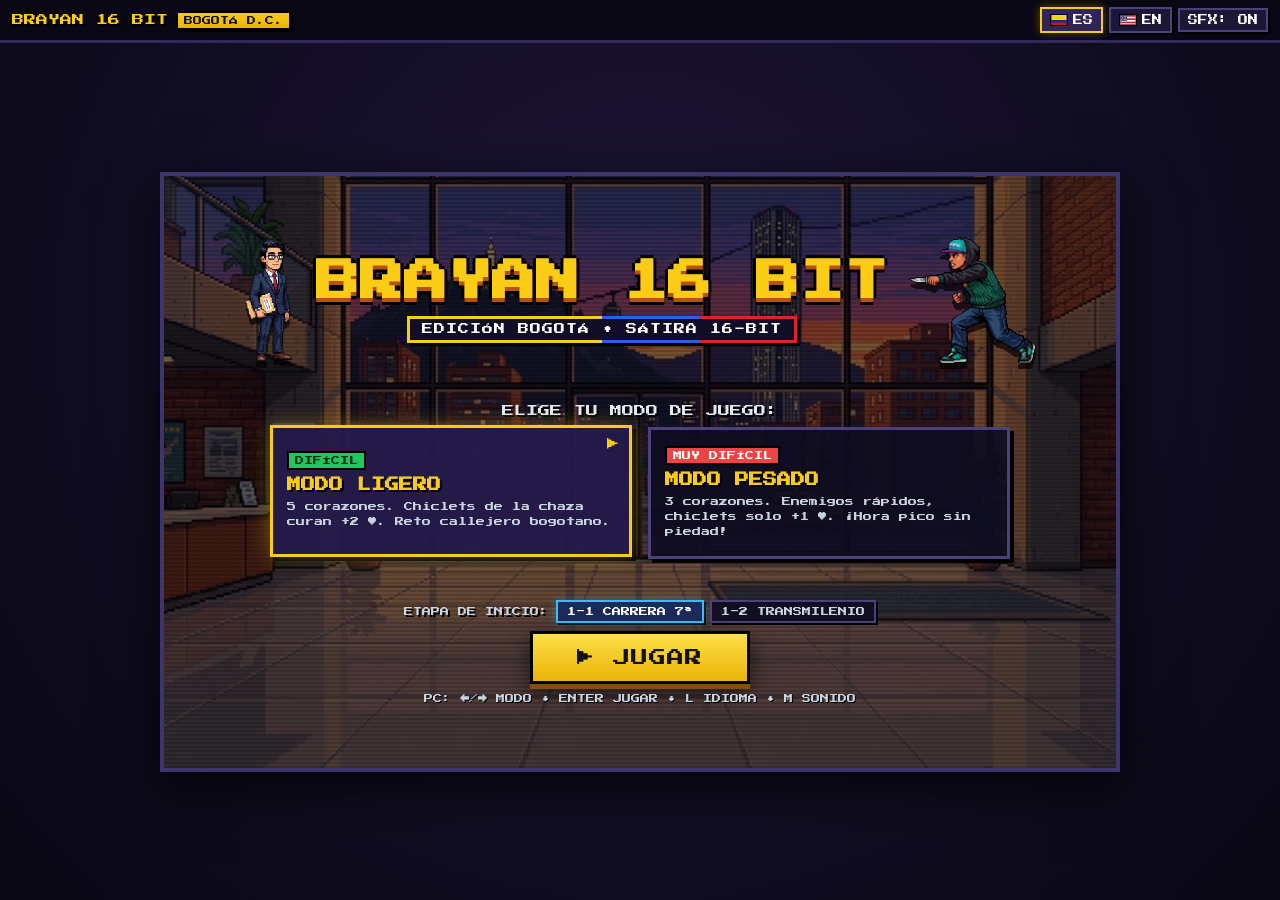
==== commit 95f22042: "feat: arquitectura modular por stages, sprites 16-bit mejorados y Mundo 1-2 TransMilenio - Corrige t" ====
--- a/index.html
+++ b/index.html
@@ -1,209 +1,13 @@
 <!DOCTYPE html>
 <html lang="es">
 <head>
-<meta charset="UTF-8" />
-<meta name="viewport" content="width=device-width, initial-scale=1.0, maximum-scale=1.0, user-scalable=no, viewport-fit=cover" />
-<title>BRAYAN 16 BIT — Mundo 1-1: Carrera 7ª (Bogotá)</title>
-<link rel="preconnect" href="https://fonts.googleapis.com">
-<link rel="preconnect" href="https://fonts.gstatic.com" crossorigin>
-<link href="https://fonts.googleapis.com/css2?family=Press+Start+2P&display=swap" rel="stylesheet">
-<style>
-  :root {
-    --bg-dark: #0c0a18;
-    --gold: #facc15;
-    --red: #dc2626;
-    --blue: #2563eb;
-    --cyan: #38bdf8;
-    --text: #f8fafc;
-    --pixel-font: 'Press Start 2P', 'Courier New', monospace;
-  }
-  * { box-sizing: border-box; -webkit-tap-highlight-color: transparent; user-select: none; -webkit-user-select: none; }
-  html, body {
-    margin: 0; padding: 0; width: 100%; height: 100dvh; overflow: hidden;
-    background: var(--bg-dark); color: var(--text); font-family: var(--pixel-font);
-    touch-action: manipulation;
-  }
-  #app {
-    position: relative; width: 100%; height: 100dvh; display: flex; flex-direction: column;
-    padding: env(safe-area-inset-top, 0px) env(safe-area-inset-right, 0px) env(safe-area-inset-bottom, 0px) env(safe-area-inset-left, 0px);
-    background: radial-gradient(circle at 50% 35%, #1d1536 0%, #090714 100%);
-  }
-
-  /* ===== TOP BAR ===== */
-  .topbar {
-    position: relative; z-index: 40; display: flex; align-items: center; justify-content: space-between;
-    gap: 8px; padding: 7px 12px; background: rgba(9, 7, 20, 0.94); border-bottom: 3px solid #33295c; flex-shrink: 0;
-  }
-  .brand-mini { display: flex; align-items: center; gap: 8px; font-size: clamp(9px, 2vw, 12px); color: var(--gold); text-shadow: 2px 2px 0 #000; white-space: nowrap; }
-  .brand-badge { background: linear-gradient(180deg, #facc15 0%, #eab308 100%); color: #111; padding: 3px 6px; font-size: clamp(7px, 1.5vw, 9px); border: 2px solid #000; box-shadow: 2px 2px 0 #000; text-shadow: none; }
-  .topbar-controls { display: flex; align-items: center; gap: 6px; }
-  .flag-btn, .sfx-btn {
-    display: inline-flex; align-items: center; gap: 5px; background: #1b1736; color: #fff;
-    border: 2px solid #4c417a; padding: 5px 8px; font-family: var(--pixel-font);
-    font-size: clamp(8px, 1.7vw, 10px); cursor: pointer; box-shadow: 2px 2px 0 #000;
-  }
-  .flag-btn:active, .sfx-btn:active { transform: translate(1px, 1px); box-shadow: 1px 1px 0 #000; }
-  .flag-btn.active { border-color: var(--gold); background: #2f2559; box-shadow: 0 0 10px rgba(250, 204, 21, 0.35), 2px 2px 0 #000; }
-  .sfx-btn.muted { opacity: 0.65; border-color: #64748b; }
-  .flag-svg { width: 18px; height: 12px; display: block; image-rendering: pixelated; border: 1px solid #000; }
-
-  /* ===== MAIN STAGE ===== */
-  .stage-wrap {
-    position: relative; flex: 1; min-height: 0; display: flex; flex-direction: column;
-    align-items: center; justify-content: center; overflow: hidden; padding: 6px;
-  }
-
-  /* ===== TITLE SCREEN ===== */
-  #screen-title {
-    position: relative; width: 100%; max-width: 960px; height: 100%; max-height: 600px;
-    border: 4px solid #3f356e; box-shadow: 0 16px 50px rgba(0,0,0,0.75), inset 0 0 0 2px #000;
-    overflow: hidden; display: flex; flex-direction: column; justify-content: space-between; background: #0d0a1c;
-  }
-  .title-bg-layer {
-    position: absolute; inset: -20px; background-size: cover; background-position: center;
-    filter: brightness(0.45) saturate(1.15); animation: slowPan 18s ease-in-out infinite alternate; z-index: 0;
-  }
-  @keyframes slowPan { 0% { transform: scale(1.06) translateX(-10px); } 100% { transform: scale(1.1) translateX(10px); } }
-  .title-scanlines {
-    position: absolute; inset: 0; pointer-events: none; z-index: 1;
-    background: repeating-linear-gradient(0deg, rgba(0,0,0,0.16) 0px, rgba(0,0,0,0.16) 2px, transparent 2px, transparent 4px);
-  }
-  .title-content {
-    position: relative; z-index: 2; width: 100%; height: 100%; display: flex; flex-direction: column;
-    align-items: center; justify-content: space-evenly; padding: clamp(10px, 2.2vh, 22px) clamp(12px, 3vw, 28px);
-    text-align: center; overflow-y: auto;
-  }
-  .hero-header { display: flex; align-items: center; justify-content: center; gap: clamp(10px, 2.5vw, 22px); flex-wrap: wrap; }
-  .title-sprite-preview { height: clamp(74px, 15vh, 126px); width: auto; image-rendering: pixelated; filter: drop-shadow(0 6px 0 rgba(0,0,0,0.65)); animation: heroBob 1.8s ease-in-out infinite; }
-  .title-sprite-flip { transform: scaleX(-1); animation: heroBobFlip 1.8s ease-in-out infinite; }
-  @keyframes heroBob { 0%, 100% { transform: translateY(0); } 50% { transform: translateY(-5px); } }
-  @keyframes heroBobFlip { 0%, 100% { transform: scaleX(-1) translateY(0); } 50% { transform: scaleX(-1) translateY(-5px); } }
-  .title-logo-box { display: flex; flex-direction: column; align-items: center; gap: 8px; }
-  .game-title {
-    margin: 0; font-size: clamp(22px, 5vw, 44px); line-height: 1.15; color: var(--gold);
-    text-shadow: 0 4px 0 #b45309, 0 7px 0 #000, 3px 0 0 #000, -3px 0 0 #000, 0 -3px 0 #000;
-  }
-  .game-subtitle {
-    display: inline-block; padding: 3px; box-shadow: 3px 3px 0 #000;
-    background: linear-gradient(90deg, #facc15 0%, #facc15 50%, #2563eb 50%, #2563eb 75%, #dc2626 75%, #dc2626 100%);
-  }
-  .game-subtitle span { display: block; background: #120d26; color: #fff; padding: 5px 12px; font-size: clamp(8px, 1.6vw, 11px); letter-spacing: 1px; }
-
-  .mode-section { width: 100%; max-width: 740px; }
-  .mode-prompt { font-size: clamp(9px, 1.8vw, 12px); color: #e2e8f0; margin: 0 0 10px 0; text-shadow: 2px 2px 0 #000; }
-  .mode-grid { display: grid; grid-template-columns: repeat(2, minmax(0, 1fr)); gap: clamp(8px, 2vw, 16px); }
-  .mode-card {
-    position: relative; background: rgba(15, 13, 33, 0.92); border: 3px solid #4c417a;
-    padding: clamp(10px, 2vh, 16px) clamp(8px, 1.8vw, 14px); text-align: left; cursor: pointer;
-    box-shadow: 4px 4px 0 #000; font-family: var(--pixel-font); color: #fff;
-  }
-  .mode-card.selected { border-color: var(--gold); background: rgba(37, 27, 74, 0.96); box-shadow: 0 0 18px rgba(250, 204, 21, 0.35), 4px 4px 0 #000; transform: translateY(-2px); }
-  .mode-card.selected::before { content: "▶"; position: absolute; top: 10px; right: 10px; color: var(--gold); font-size: 12px; animation: blinkArrow 0.8s steps(2) infinite; }
-  @keyframes blinkArrow { 0%, 100% { opacity: 1; } 50% { opacity: 0.25; } }
-  .mode-tag { display: inline-block; font-size: clamp(7px, 1.4vw, 9px); padding: 3px 6px; margin-bottom: 8px; border: 2px solid #000; }
-  .mode-tag.light { background: #22c55e; color: #052e16; }
-  .mode-tag.heavy { background: #ef4444; color: #fff; }
-  .mode-name { font-size: clamp(10px, 2.2vw, 14px); color: var(--gold); margin: 0 0 8px 0; text-shadow: 2px 2px 0 #000; }
-  .mode-desc { font-size: clamp(7px, 1.45vw, 9px); line-height: 1.65; color: #cbd5e1; margin: 0; }
-
-  .play-cta-wrap { display: flex; flex-direction: column; align-items: center; gap: 8px; }
-  .btn-play {
-    background: linear-gradient(180deg, #fde047 0%, #eab308 100%); color: #111; border: 3px solid #000;
-    box-shadow: 0 5px 0 #854d0e, 0 8px 20px rgba(0,0,0,0.6); padding: clamp(11px, 2vh, 15px) clamp(24px, 5vw, 44px);
-    font-family: var(--pixel-font); font-size: clamp(12px, 2.4vw, 17px); cursor: pointer; letter-spacing: 1px;
-  }
-  .btn-play:active { transform: translateY(4px); box-shadow: 0 1px 0 #854d0e; }
-  .controls-hint { font-size: clamp(7px, 1.4vw, 9px); color: #cbd5e1; text-shadow: 1px 1px 0 #000; line-height: 1.5; }
-
-  /* ===== CUTSCENE & GAME CANVAS CONTAINER ===== */
-  #screen-canvas-wrap {
-    display: none; width: 100%; max-width: 980px; height: 100%;
-    flex-direction: column; align-items: center; justify-content: center; gap: 6px;
-  }
-  .canvas-frame {
-    position: relative; width: 100%; max-width: 960px; aspect-ratio: 16 / 9;
-    max-height: calc(100% - 108px); background: #000; border: 4px solid #4c417a;
-    box-shadow: 0 14px 40px rgba(0,0,0,0.8); overflow: hidden;
-  }
-  #gameCanvas { width: 100%; height: 100%; display: block; image-rendering: pixelated; image-rendering: crisp-edges; }
-  .btn-skip {
-    position: absolute; top: 10px; right: 10px; z-index: 20;
-    background: rgba(15, 13, 33, 0.92); color: #fff; border: 3px solid var(--gold);
-    padding: 7px 12px; font-family: var(--pixel-font); font-size: clamp(9px, 1.8vw, 12px);
-    cursor: pointer; box-shadow: 3px 3px 0 #000;
-  }
-
-  /* Overlay for Victory / Game Over / Pause */
-  #game-overlay {
-    display: none; position: absolute; inset: 0; z-index: 25;
-    background: rgba(8, 6, 20, 0.84); flex-direction: column; align-items: center; justify-content: center;
-    padding: 16px; text-align: center; gap: 14px;
-  }
-  .overlay-box {
-    background: linear-gradient(180deg, #1b163c 0%, #0e0b24 100%);
-    border: 4px solid var(--gold); box-shadow: 0 10px 35px rgba(0,0,0,0.85), inset 0 0 0 3px #000;
-    padding: clamp(14px, 3vw, 24px); max-width: 560px; width: 92%;
-  }
-  .overlay-title { font-size: clamp(15px, 3.2vw, 24px); color: var(--gold); margin: 0 0 10px 0; text-shadow: 3px 3px 0 #000; }
-  .overlay-sub { font-size: clamp(8px, 1.6vw, 11px); color: #e2e8f0; line-height: 1.7; margin: 0 0 14px 0; }
-  .overlay-stats {
-    display: grid; grid-template-columns: repeat(2, 1fr); gap: 8px; margin-bottom: 16px;
-    background: rgba(0,0,0,0.45); padding: 10px; border: 2px solid #4c417a; font-size: clamp(7px, 1.4vw, 9px); text-align: left;
-  }
-  .overlay-btns { display: flex; justify-content: center; gap: 10px; flex-wrap: wrap; }
-
-  /* SNES Dialogue Box */
-  .dialogue-box {
-    width: 100%; max-width: 960px; min-height: 88px;
-    background: linear-gradient(180deg, #161333 0%, #0d0b21 100%); border: 4px solid #f59e0b;
-    box-shadow: inset 0 0 0 3px #1e1b4b, 0 6px 20px rgba(0,0,0,0.75);
-    padding: 9px 14px; display: flex; flex-direction: column; justify-content: space-between;
-    cursor: pointer; flex-shrink: 0;
-  }
-  .dialogue-header { display: flex; align-items: center; justify-content: space-between; gap: 8px; margin-bottom: 4px; }
-  .dialogue-speaker { font-size: clamp(8px, 1.6vw, 10px); color: var(--gold); text-shadow: 2px 2px 0 #000; }
-  .dialogue-step { font-size: clamp(8px, 1.5vw, 10px); color: #94a3b8; }
-  .dialogue-text { font-size: clamp(9px, 1.8vw, 12px); line-height: 1.6; color: #fff; text-shadow: 2px 2px 0 #000; min-height: 3.1em; }
-  .dialogue-next { align-self: flex-end; font-size: clamp(7px, 1.4vw, 9px); color: var(--gold); animation: blinkArrow 0.75s steps(2) infinite; }
-
-  /* World 1-1 Controls Bar (PC + Mobile) */
-  #world1-controls {
-    display: none; width: 100%; max-width: 960px; align-items: center; justify-content: space-between;
-    gap: 8px; background: rgba(15, 13, 33, 0.94); border: 3px solid #4c417a; padding: 7px 12px;
-    box-shadow: 0 6px 20px rgba(0,0,0,0.6); flex-shrink: 0;
-  }
-  .dpad-group { display: flex; align-items: center; gap: 8px; }
-  .touch-btn {
-    background: #251e4d; color: #fff; border: 3px solid #6355a8; padding: 10px 16px;
-    font-family: var(--pixel-font); font-size: clamp(10px, 2vw, 13px); cursor: pointer;
-    box-shadow: 2px 2px 0 #000; min-width: 52px; text-align: center; touch-action: none;
-  }
-  .touch-btn.jump-btn { background: linear-gradient(180deg, #facc15 0%, #ca8a04 100%); color: #111; border-color: #000; min-width: 96px; }
-  .touch-btn:active, .touch-btn.pressed { background: #38bdf8; color: #000; transform: translateY(2px); }
-  .world1-actions { display: flex; align-items: center; gap: 6px; flex-wrap: wrap; }
-  .btn-secondary {
-    background: #1e293b; color: #f8fafc; border: 2px solid #94a3b8; padding: 7px 9px;
-    font-family: var(--pixel-font); font-size: clamp(7px, 1.4vw, 9px); cursor: pointer; box-shadow: 2px 2px 0 #000;
-  }
-  .btn-secondary:active { transform: translate(1px, 1px); }
-
-  #transition-curtain { position: fixed; inset: 0; background: #000; z-index: 100; opacity: 0; pointer-events: none; transition: opacity 0.3s ease; }
-
-  @media (max-width: 640px) {
-    .mode-grid { grid-template-columns: 1fr; }
-    .brand-badge { display: none; }
-    .canvas-frame { max-height: 48dvh; }
-    .dialogue-box { min-height: 112px; }
-    .hide-mobile { display: none; }
-  }
-  @media (max-height: 500px) and (orientation: landscape) {
-    .topbar { padding: 4px 10px; }
-    .title-sprite-preview { height: 60px; }
-    .mode-desc { display: none; }
-    .canvas-frame { max-height: calc(100dvh - 122px); }
-    .dialogue-box { min-height: 66px; padding: 6px 10px; }
-  }
-</style>
+  <meta charset="UTF-8" />
+  <meta name="viewport" content="width=device-width, initial-scale=1.0, maximum-scale=1.0, user-scalable=no, viewport-fit=cover" />
+  <title>BRAYAN 16 BIT — Mundo 1-1: Carrera 7ª (Bogotá)</title>
+  <link rel="preconnect" href="https://fonts.googleapis.com">
+  <link rel="preconnect" href="https://fonts.gstatic.com" crossorigin>
+  <link href="https://fonts.googleapis.com/css2?family=Press+Start+2P&display=swap" rel="stylesheet">
+  <link rel="stylesheet" href="./styles/main.css" />
 </head>
 <body>
 <div id="app">
@@ -216,13 +20,27 @@
     <div class="topbar-controls">
       <button id="btn-es" class="flag-btn active" aria-label="Español (Colombia)" title="Español (Colombia)">
         <svg class="flag-svg" viewBox="0 0 18 12" xmlns="http://www.w3.org/2000/svg">
-          <rect width="18" height="6" y="0" fill="#FCD116"/><rect width="18" height="3" y="6" fill="#003893"/><rect width="18" height="3" y="9" fill="#CE1126"/>
+          <rect width="18" height="6" y="0" fill="#FCD116"/>
+          <rect width="18" height="3" y="6" fill="#003893"/>
+          <rect width="18" height="3" y="9" fill="#CE1126"/>
         </svg><span>ES</span>
       </button>
       <button id="btn-en" class="flag-btn" aria-label="English (USA)" title="English (USA)">
         <svg class="flag-svg" viewBox="0 0 18 12" xmlns="http://www.w3.org/2000/svg">
-          <rect width="18" height="12" fill="#FFF"/><rect width="18" height="2" y="0" fill="#B22234"/><rect width="18" height="2" y="4" fill="#B22234"/><rect width="18" height="2" y="8" fill="#B22234"/><rect width="18" height="1" y="11" fill="#B22234"/>
-          <rect width="8" height="7" fill="#3C3B6E"/><rect width="1" height="1" x="1" y="1" fill="#FFF"/><rect width="1" height="1" x="4" y="1" fill="#FFF"/><rect width="1" height="1" x="6" y="1" fill="#FFF"/><rect width="1" height="1" x="2" y="3" fill="#FFF"/><rect width="1" height="1" x="5" y="3" fill="#FFF"/><rect width="1" height="1" x="1" y="5" fill="#FFF"/><rect width="1" height="1" x="4" y="5" fill="#FFF"/><rect width="1" height="1" x="6" y="5" fill="#FFF"/>
+          <rect width="18" height="12" fill="#FFF"/>
+          <rect width="18" height="2" y="0" fill="#B22234"/>
+          <rect width="18" height="2" y="4" fill="#B22234"/>
+          <rect width="18" height="2" y="8" fill="#B22234"/>
+          <rect width="18" height="1" y="11" fill="#B22234"/>
+          <rect width="8" height="7" fill="#3C3B6E"/>
+          <rect width="1" height="1" x="1" y="1" fill="#FFF"/>
+          <rect width="1" height="1" x="4" y="1" fill="#FFF"/>
+          <rect width="1" height="1" x="6" y="1" fill="#FFF"/>
+          <rect width="1" height="1" x="2" y="3" fill="#FFF"/>
+          <rect width="1" height="1" x="5" y="3" fill="#FFF"/>
+          <rect width="1" height="1" x="1" y="5" fill="#FFF"/>
+          <rect width="1" height="1" x="4" y="5" fill="#FFF"/>
+          <rect width="1" height="1" x="6" y="5" fill="#FFF"/>
         </svg><span>EN</span>
       </button>
       <button id="btn-sfx" class="sfx-btn" aria-label="Sound">SFX: ON</button>
@@ -230,7 +48,7 @@
   </header>
 
   <main class="stage-wrap">
-    <!-- SCREEN 1: TITLE -->
+    <!-- STAGE 0: TITLE SCREEN -->
     <section id="screen-title">
       <div id="title-bg" class="title-bg-layer"></div>
       <div class="title-scanlines"></div>
@@ -259,13 +77,20 @@
           </div>
         </div>
         <div class="play-cta-wrap">
+          <div class="stage-picker">
+            <span id="t-stage-label" class="stage-picker-label">ETAPA DE INICIO:</span>
+            <div class="stage-picker-btns">
+              <button id="stage-pick-1-1" class="stage-pill active" data-stage="INTRO_CUTSCENE">1-1 CARRERA 7ª</button>
+              <button id="stage-pick-1-2" class="stage-pill" data-stage="WORLD_1_2">1-2 TRANSMILENIO</button>
+            </div>
+          </div>
           <button id="btn-play" class="btn-play">▶ JUGAR</button>
           <div id="t-controls-hint" class="controls-hint">PC: ←/→ MODO • ENTER JUGAR • L IDIOMA • M SONIDO</div>
         </div>
       </div>
     </section>
 
-    <!-- SCREEN 2 & 3: CUTSCENE + WORLD 1-1 -->
+    <!-- STAGE 1+: CANVAS HOST (CUTSCENES & PLAYABLE WORLDS) -->
     <section id="screen-canvas-wrap">
       <div class="canvas-frame">
         <canvas id="gameCanvas" width="960" height="540"></canvas>
@@ -283,7 +108,7 @@
         </div>
       </div>
 
-      <!-- SNES Dialogue Box (Cutscene) -->
+      <!-- SNES Dialogue Box (Cutscenes) -->
       <div id="dialogue-box" class="dialogue-box" role="button" tabindex="0">
         <div class="dialogue-header">
           <span id="dlg-speaker" class="dialogue-speaker">NARRADOR • BOGOTÁ D.C.</span>
@@ -298,1471 +123,34 @@
         <div class="dpad-group">
           <button id="btn-left" class="touch-btn" aria-label="Izquierda">◀</button>
           <button id="btn-right" class="touch-btn" aria-label="Derecha">▶</button>
+          <button id="btn-jump" class="touch-btn jump-btn" aria-label="Saltar">SALTAR</button>
         </div>
         <div class="world1-actions">
           <button id="btn-pause" class="btn-secondary">❚❚ PAUSA</button>
           <button id="btn-replay-intro" class="btn-secondary hide-mobile">↺ INTRO</button>
           <button id="btn-back-menu" class="btn-secondary">⌂ MENÚ</button>
         </div>
+      </div>
+
+      <!-- World 1-2 TransMilenio Action Bar (PC + Mobile) -->
+      <div id="world2-controls">
         <div class="dpad-group">
-          <button id="btn-jump" class="touch-btn jump-btn" aria-label="Saltar">SALTAR</button>
+          <button id="btn-w2-left" class="touch-btn" aria-label="Esquivar Izquierda">◀</button>
+          <button id="btn-w2-right" class="touch-btn" aria-label="Esquivar Derecha">▶</button>
+          <button id="btn-w2-firm" class="touch-btn firm-btn" aria-label="Actitud Firme">💪 <span id="t-w2-firm">FIRME</span></button>
+          <button id="btn-w2-window" class="touch-btn window-btn" aria-label="Abrir Ventana">🪟 <span id="t-w2-window">VENTANA</span></button>
+        </div>
+        <div class="world1-actions">
+          <button id="btn-w2-pause" class="btn-secondary">❚❚ PAUSA</button>
+          <button id="btn-w2-menu" class="btn-secondary">⌂ MENÚ</button>
         </div>
       </div>
     </section>
   </main>
-  <div id="transition-curtain"></div>
 </div>
 
-<script>
-// =========================================================================
-// 19 REAL 16-BIT SPRITES EMBEDDED (ZERO EXTERNAL FOLDERS NEEDED!)
-// =========================================================================
-const ASSET_DATA = {"lobby":"[data-uri]","brayan_idle":"[data-uri]","brayan_walk1":"[data-uri]","brayan_walk2":"[data-uri]","brayan_trip":"[data-uri]","brayan_ko":"[data-uri]","majo_talk":"[data-uri]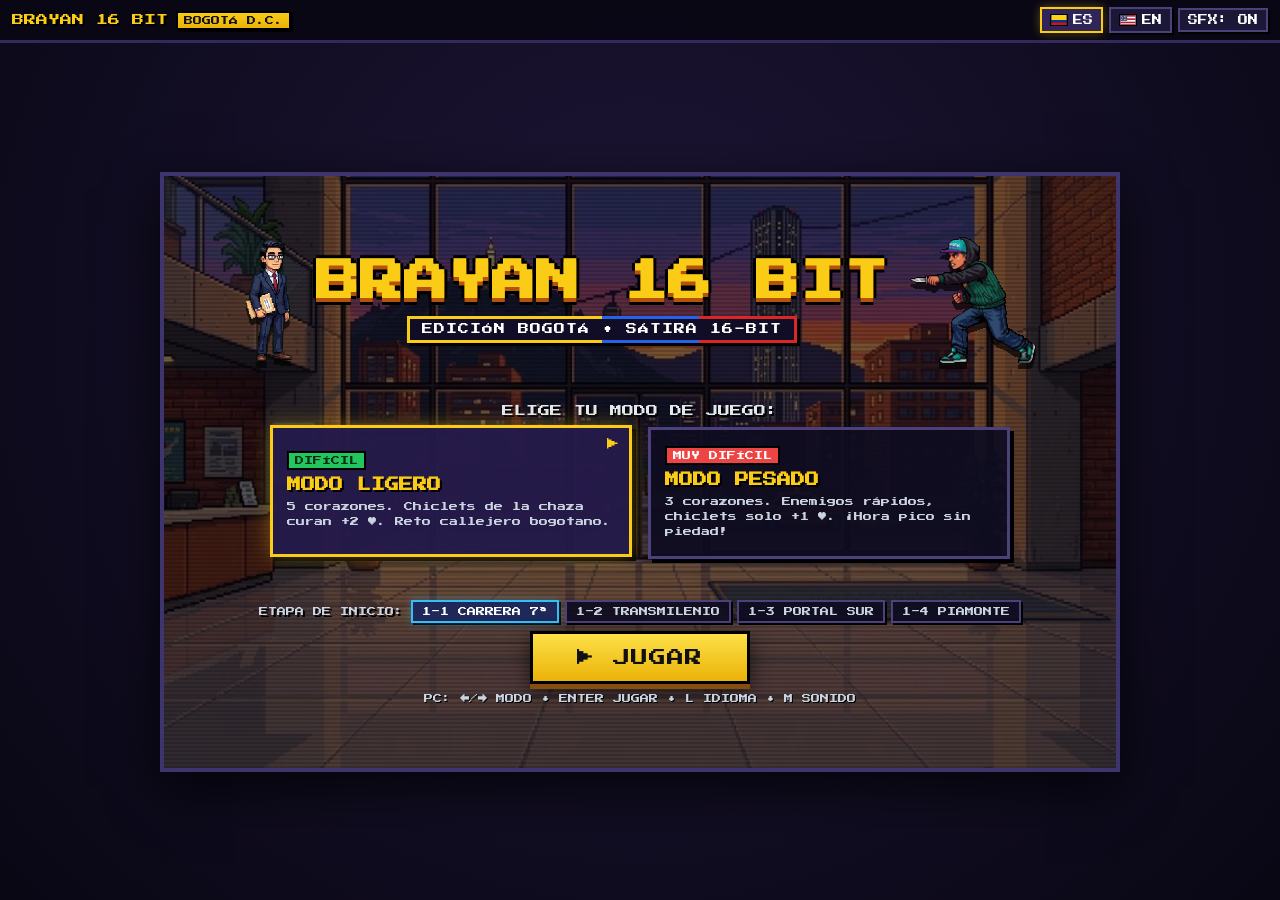
==== commit be463137: "feat: Mundos 1-3 Portal Sur, 1-4 Bosa Piamonte, cinematica 1-2 a 1-3 y bundler standalone" ====
--- a/index.html
+++ b/index.html
@@ -82,6 +82,8 @@
             <div class="stage-picker-btns">
               <button id="stage-pick-1-1" class="stage-pill active" data-stage="INTRO_CUTSCENE">1-1 CARRERA 7ª</button>
               <button id="stage-pick-1-2" class="stage-pill" data-stage="WORLD_1_2">1-2 TRANSMILENIO</button>
+              <button id="stage-pick-1-3" class="stage-pill" data-stage="WORLD_1_3">1-3 PORTAL SUR</button>
+              <button id="stage-pick-1-4" class="stage-pill" data-stage="WORLD_1_4">1-4 PIAMONTE</button>
             </div>
           </div>
           <button id="btn-play" class="btn-play">▶ JUGAR</button>
@@ -145,6 +147,21 @@
           <button id="btn-w2-menu" class="btn-secondary">⌂ MENÚ</button>
         </div>
       </div>
+
+      <!-- World 1-4 Piamonte Combat + Platforming Action Bar (PC + Mobile) -->
+      <div id="world4-controls">
+        <div class="dpad-group">
+          <button id="btn-w4-left" class="touch-btn" aria-label="Izquierda">◀</button>
+          <button id="btn-w4-right" class="touch-btn" aria-label="Derecha">▶</button>
+          <button id="btn-w4-crouch" class="touch-btn crouch-btn" aria-label="Agacharse">▼</button>
+          <button id="btn-w4-jump" class="touch-btn jump-btn" aria-label="Saltar">SALTAR</button>
+          <button id="btn-w4-attack" class="touch-btn attack-btn" aria-label="Golpe Maletín">💼 <span id="t-w4-attack">MALETÍN</span></button>
+        </div>
+        <div class="world1-actions">
+          <button id="btn-w4-pause" class="btn-secondary">❚❚ PAUSA</button>
+          <button id="btn-w4-menu" class="btn-secondary">⌂ MENÚ</button>
+        </div>
+      </div>
     </section>
   </main>
 </div>
--- a/styles/main.css
+++ b/styles/main.css
@@ -560,7 +560,8 @@
 
 /* World Controls Bar (PC + Mobile) */
 #world1-controls,
-#world2-controls {
+#world2-controls,
+#world4-controls {
   display: none;
   width: 100%;
   max-width: 960px;
@@ -614,6 +615,22 @@
 
 .touch-btn.window-btn {
   background: linear-gradient(180deg, #22c55e 0%, #15803d 100%);
+  color: #fff;
+  border-color: #000;
+  text-shadow: 1px 1px 0 #000;
+  padding: 10px 12px;
+  font-size: clamp(8px, 1.7vw, 11px);
+}
+
+.touch-btn.crouch-btn {
+  background: linear-gradient(180deg, #475569 0%, #1e293b 100%);
+  color: #f8fafc;
+  border-color: #94a3b8;
+  min-width: 48px;
+}
+
+.touch-btn.attack-btn {
+  background: linear-gradient(180deg, #ef4444 0%, #991b1b 100%);
   color: #fff;
   border-color: #000;
   text-shadow: 1px 1px 0 #000;
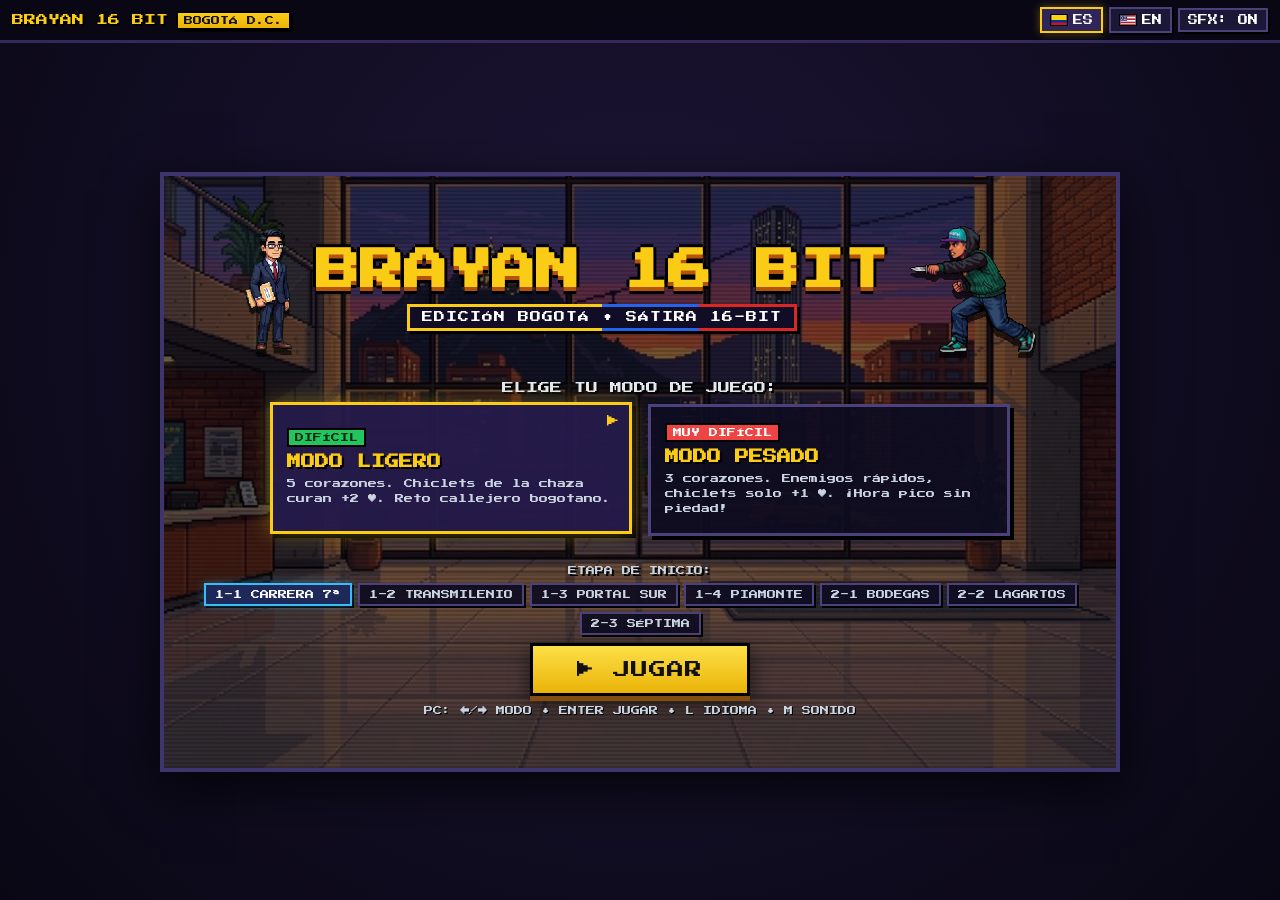
==== commit f6ce05d2: "feat(cap2): Prologo 1-4->2-1, Mundos 2-1, 2-2, 2-3 y cinematicas completas" ====
--- a/index.html
+++ b/index.html
@@ -84,6 +84,9 @@
               <button id="stage-pick-1-2" class="stage-pill" data-stage="WORLD_1_2">1-2 TRANSMILENIO</button>
               <button id="stage-pick-1-3" class="stage-pill" data-stage="WORLD_1_3">1-3 PORTAL SUR</button>
               <button id="stage-pick-1-4" class="stage-pill" data-stage="WORLD_1_4">1-4 PIAMONTE</button>
+              <button id="stage-pick-2-1" class="stage-pill" data-stage="CUTSCENE_1_4_TO_2_1">2-1 BODEGAS</button>
+              <button id="stage-pick-2-2" class="stage-pill" data-stage="CUTSCENE_2_1_TO_2_2">2-2 LAGARTOS</button>
+              <button id="stage-pick-2-3" class="stage-pill" data-stage="CUTSCENE_2_2_TO_2_3">2-3 SÉPTIMA</button>
             </div>
           </div>
           <button id="btn-play" class="btn-play">▶ JUGAR</button>
@@ -97,6 +100,19 @@
       <div class="canvas-frame">
         <canvas id="gameCanvas" width="960" height="540"></canvas>
         <button id="btn-skip" class="btn-skip">SKIP &gt;&gt;</button>
+        <!-- Interactive Ideological Quiz Overlay (Cutscene 2-1 -> 2-2) -->
+        <div id="quiz-overlay">
+          <div class="quiz-box">
+            <div id="quiz-title" class="quiz-title">★ FILTRO DE LA FOTOCOPIADORA ★</div>
+            <p id="quiz-question" class="quiz-question"></p>
+            <div class="quiz-options">
+              <button id="quiz-opt-0" class="quiz-opt-btn"></button>
+              <button id="quiz-opt-1" class="quiz-opt-btn"></button>
+              <button id="quiz-opt-2" class="quiz-opt-btn"></button>
+              <button id="quiz-opt-3" class="quiz-opt-btn"></button>
+            </div>
+          </div>
+        </div>
         <div id="game-overlay">
           <div class="overlay-box">
             <h2 id="ov-title" class="overlay-title">MUNDO 1-1 COMPLETADO</h2>
@@ -162,6 +178,21 @@
           <button id="btn-w4-menu" class="btn-secondary">⌂ MENÚ</button>
         </div>
       </div>
+
+      <!-- World 2-3 Carrera 7a 3-Lane Sidewalk Action Bar (PC + Mobile) -->
+      <div id="world23-controls">
+        <div class="dpad-group">
+          <button id="btn-w23-up" class="touch-btn lane-btn" aria-label="Carril Arriba">▲</button>
+          <button id="btn-w23-down" class="touch-btn lane-btn" aria-label="Carril Abajo">▼</button>
+          <button id="btn-w23-left" class="touch-btn" aria-label="Izquierda">◀</button>
+          <button id="btn-w23-right" class="touch-btn" aria-label="Derecha">▶</button>
+          <button id="btn-w23-chite" class="touch-btn chite-btn" aria-label="Poder Chite">💨 <span id="t-w23-chite">¡CHITE!</span></button>
+        </div>
+        <div class="world1-actions">
+          <button id="btn-w23-pause" class="btn-secondary">❚❚ PAUSA</button>
+          <button id="btn-w23-menu" class="btn-secondary">⌂ MENÚ</button>
+        </div>
+      </div>
     </section>
   </main>
 </div>
--- a/styles/main.css
+++ b/styles/main.css
@@ -359,6 +359,8 @@
 
 .stage-picker-btns {
   display: inline-flex;
+  flex-wrap: wrap;
+  justify-content: center;
   gap: 6px;
 }
 
@@ -508,6 +510,84 @@
   flex-wrap: wrap;
 }
 
+/* Interactive Ideological Quiz Overlay (Cutscene 2-1 -> 2-2) */
+#quiz-overlay {
+  display: none;
+  position: absolute;
+  inset: 0;
+  z-index: 22;
+  background: rgba(8, 6, 20, 0.72);
+  align-items: center;
+  justify-content: center;
+  padding: 14px;
+}
+
+.quiz-box {
+  width: 94%;
+  max-width: 680px;
+  background: linear-gradient(180deg, #1b163c 0%, #0e0b24 100%);
+  border: 4px solid #dc2626;
+  box-shadow: 0 10px 35px rgba(0, 0, 0, 0.88), inset 0 0 0 3px #facc15;
+  padding: clamp(12px, 2.4vw, 20px);
+  text-align: center;
+}
+
+.quiz-title {
+  font-size: clamp(9px, 1.8vw, 13px);
+  color: #fde047;
+  margin-bottom: 10px;
+  text-shadow: 2px 2px 0 #000;
+}
+
+.quiz-question {
+  font-size: clamp(7.5px, 1.45vw, 10px);
+  line-height: 1.65;
+  color: #f8fafc;
+  margin: 0 0 14px 0;
+  text-shadow: 2px 2px 0 #000;
+}
+
+.quiz-options {
+  display: grid;
+  grid-template-columns: repeat(2, minmax(0, 1fr));
+  gap: 8px;
+}
+
+.quiz-opt-btn {
+  background: #1e1b4b;
+  color: #f8fafc;
+  border: 3px solid #6355a8;
+  padding: 10px 10px;
+  font-family: var(--pixel-font);
+  font-size: clamp(7.5px, 1.45vw, 10px);
+  line-height: 1.45;
+  text-align: left;
+  cursor: pointer;
+  box-shadow: 3px 3px 0 #000;
+}
+
+.quiz-opt-btn:hover,
+.quiz-opt-btn.selected {
+  border-color: var(--gold);
+  background: #312e81;
+  color: #fef08a;
+  box-shadow: 0 0 12px rgba(250, 204, 21, 0.35), 3px 3px 0 #000;
+}
+
+.quiz-opt-btn.wrong {
+  border-color: #ef4444;
+  background: #450a0a;
+  color: #fca5a5;
+  opacity: 0.72;
+}
+
+.quiz-opt-btn.correct {
+  border-color: #4ade80;
+  background: #14532d;
+  color: #dcfce7;
+  box-shadow: 0 0 16px rgba(74, 222, 128, 0.5), 3px 3px 0 #000;
+}
+
 /* SNES Dialogue Box */
 .dialogue-box {
   width: 100%;
@@ -561,7 +641,8 @@
 /* World Controls Bar (PC + Mobile) */
 #world1-controls,
 #world2-controls,
-#world4-controls {
+#world4-controls,
+#world23-controls {
   display: none;
   width: 100%;
   max-width: 960px;
@@ -636,6 +717,22 @@
   text-shadow: 1px 1px 0 #000;
   padding: 10px 12px;
   font-size: clamp(8px, 1.7vw, 11px);
+}
+
+.touch-btn.lane-btn {
+  background: linear-gradient(180deg, #3b82f6 0%, #1d4ed8 100%);
+  color: #fff;
+  border-color: #93c5fd;
+  min-width: 50px;
+}
+
+.touch-btn.chite-btn {
+  background: linear-gradient(180deg, #22d3ee 0%, #0284c7 100%);
+  color: #082f49;
+  border-color: #fef08a;
+  padding: 10px 14px;
+  font-size: clamp(8px, 1.7vw, 11px);
+  box-shadow: 0 0 12px rgba(34, 211, 238, 0.45), 2px 2px 0 #000;
 }
 
 .touch-btn:active,
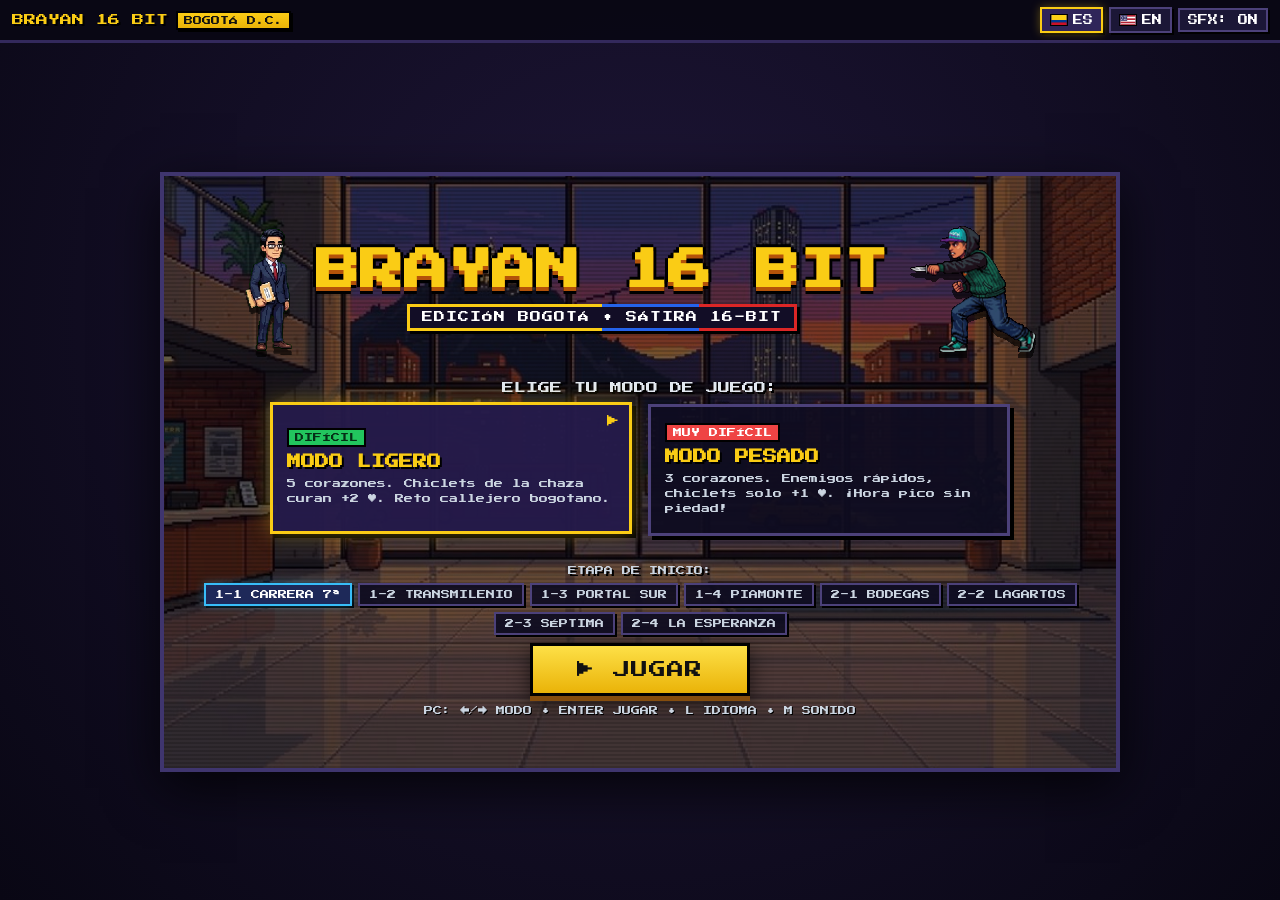
==== commit a6fa1314: "feat(cap2): Cinematica 2-3->2-4, Mundo 2-4 Bosa La Esperanza (ida/vuelta con perros) e intro 2-5" ====
--- a/index.html
+++ b/index.html
@@ -87,6 +87,7 @@
               <button id="stage-pick-2-1" class="stage-pill" data-stage="CUTSCENE_1_4_TO_2_1">2-1 BODEGAS</button>
               <button id="stage-pick-2-2" class="stage-pill" data-stage="CUTSCENE_2_1_TO_2_2">2-2 LAGARTOS</button>
               <button id="stage-pick-2-3" class="stage-pill" data-stage="CUTSCENE_2_2_TO_2_3">2-3 SÉPTIMA</button>
+              <button id="stage-pick-2-4" class="stage-pill" data-stage="CUTSCENE_2_3_TO_2_4">2-4 LA ESPERANZA</button>
             </div>
           </div>
           <button id="btn-play" class="btn-play">▶ JUGAR</button>
